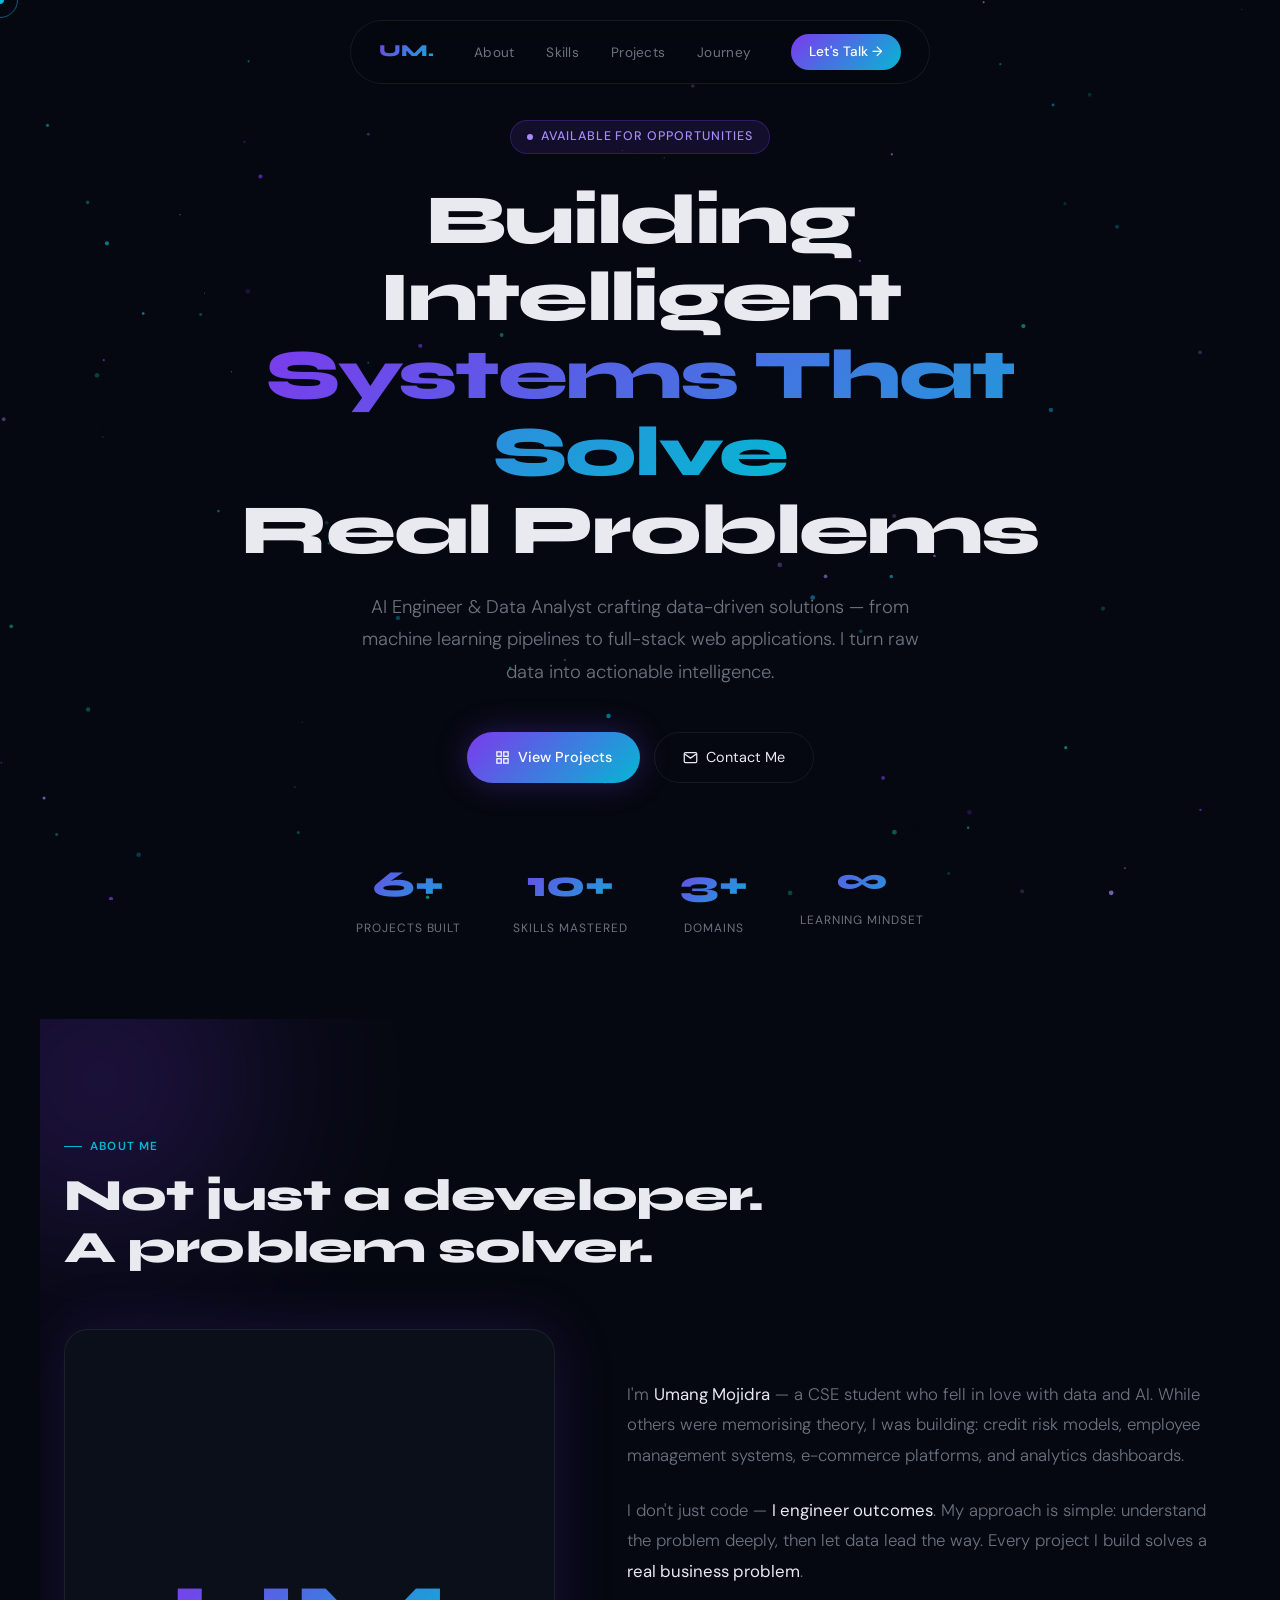
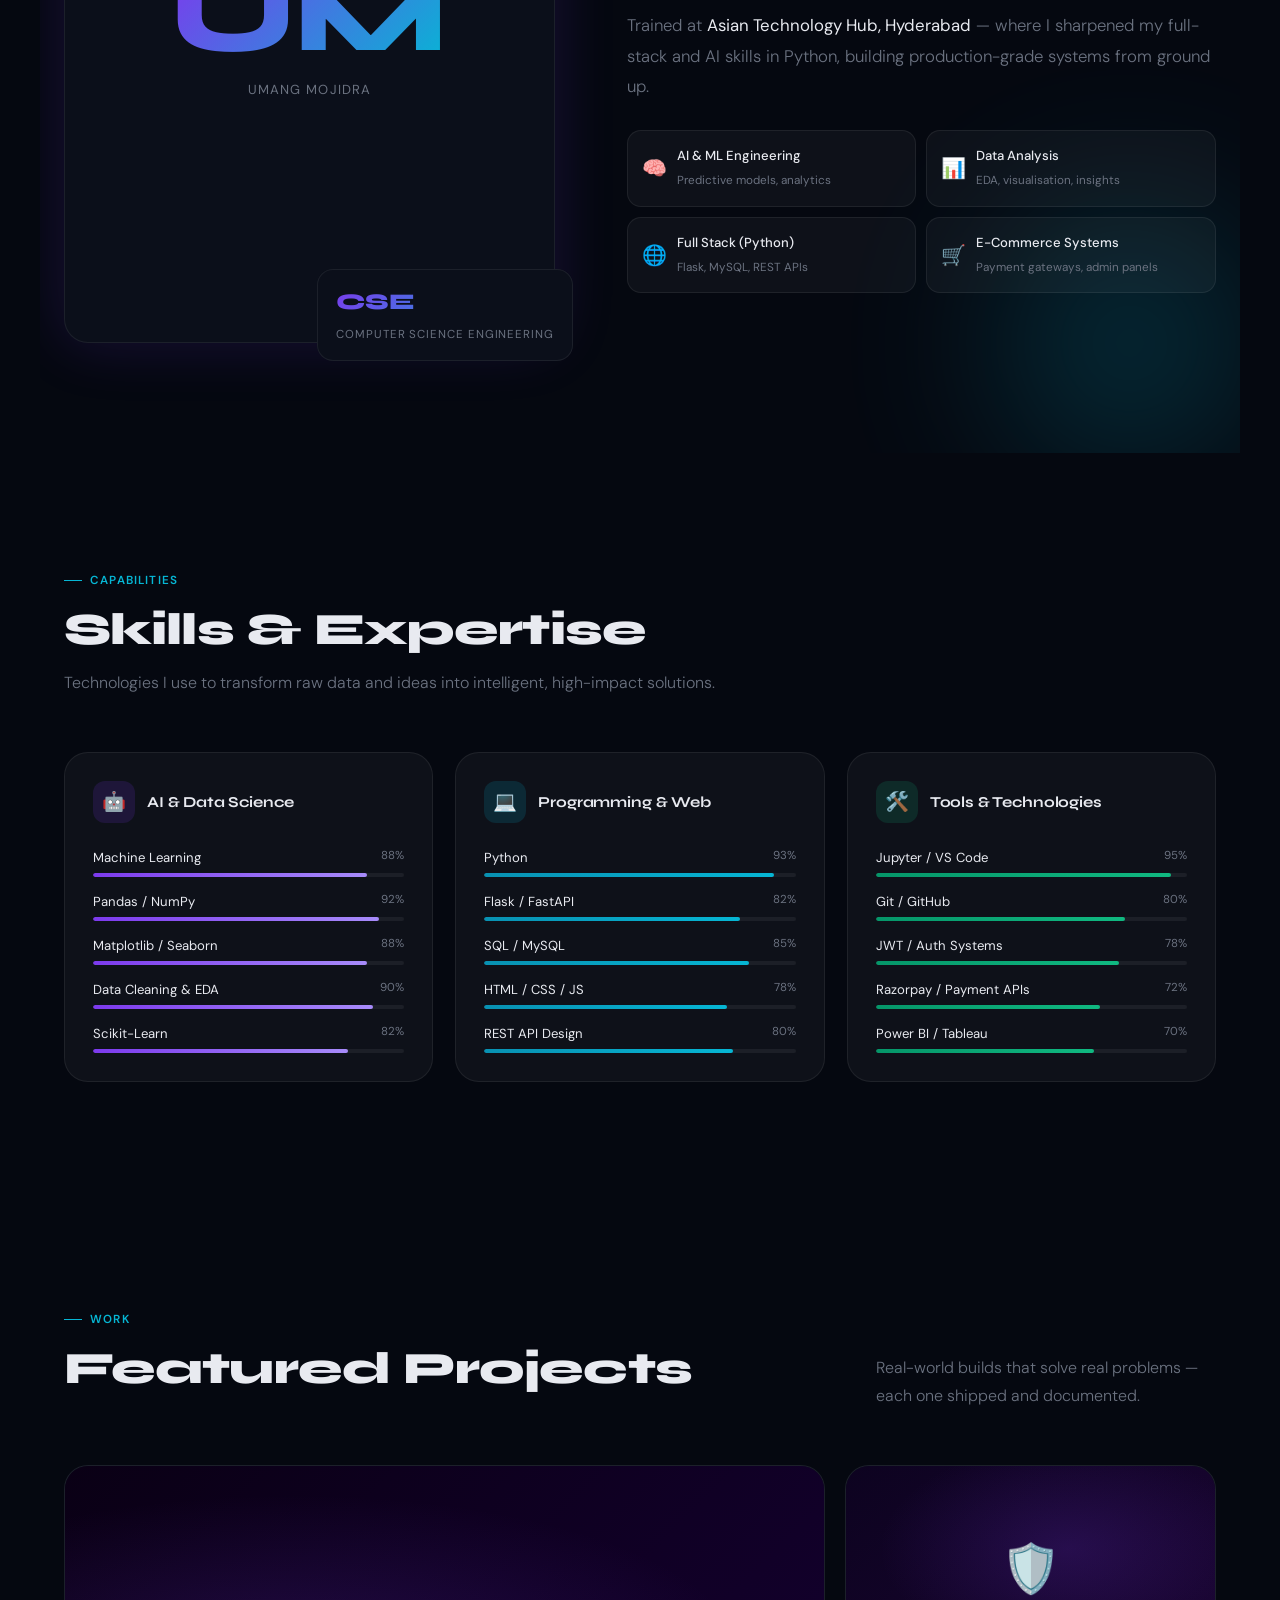
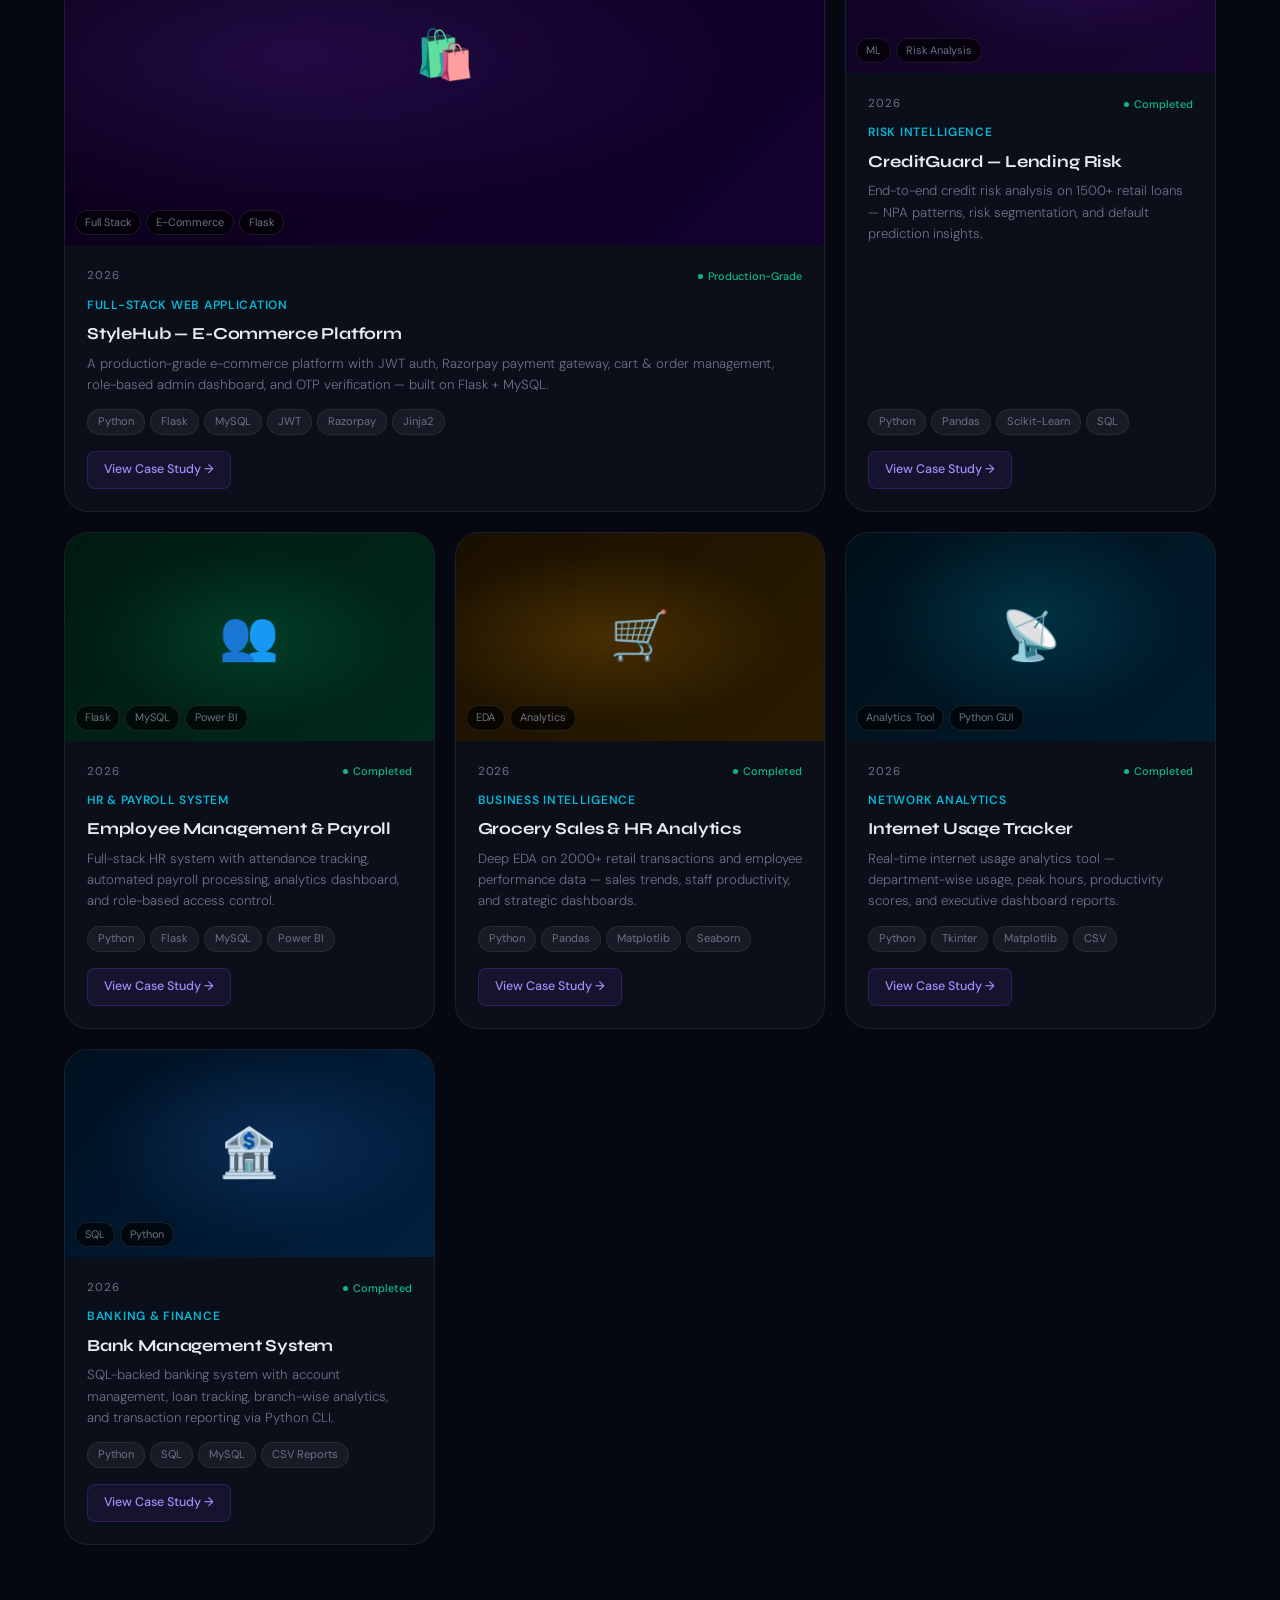
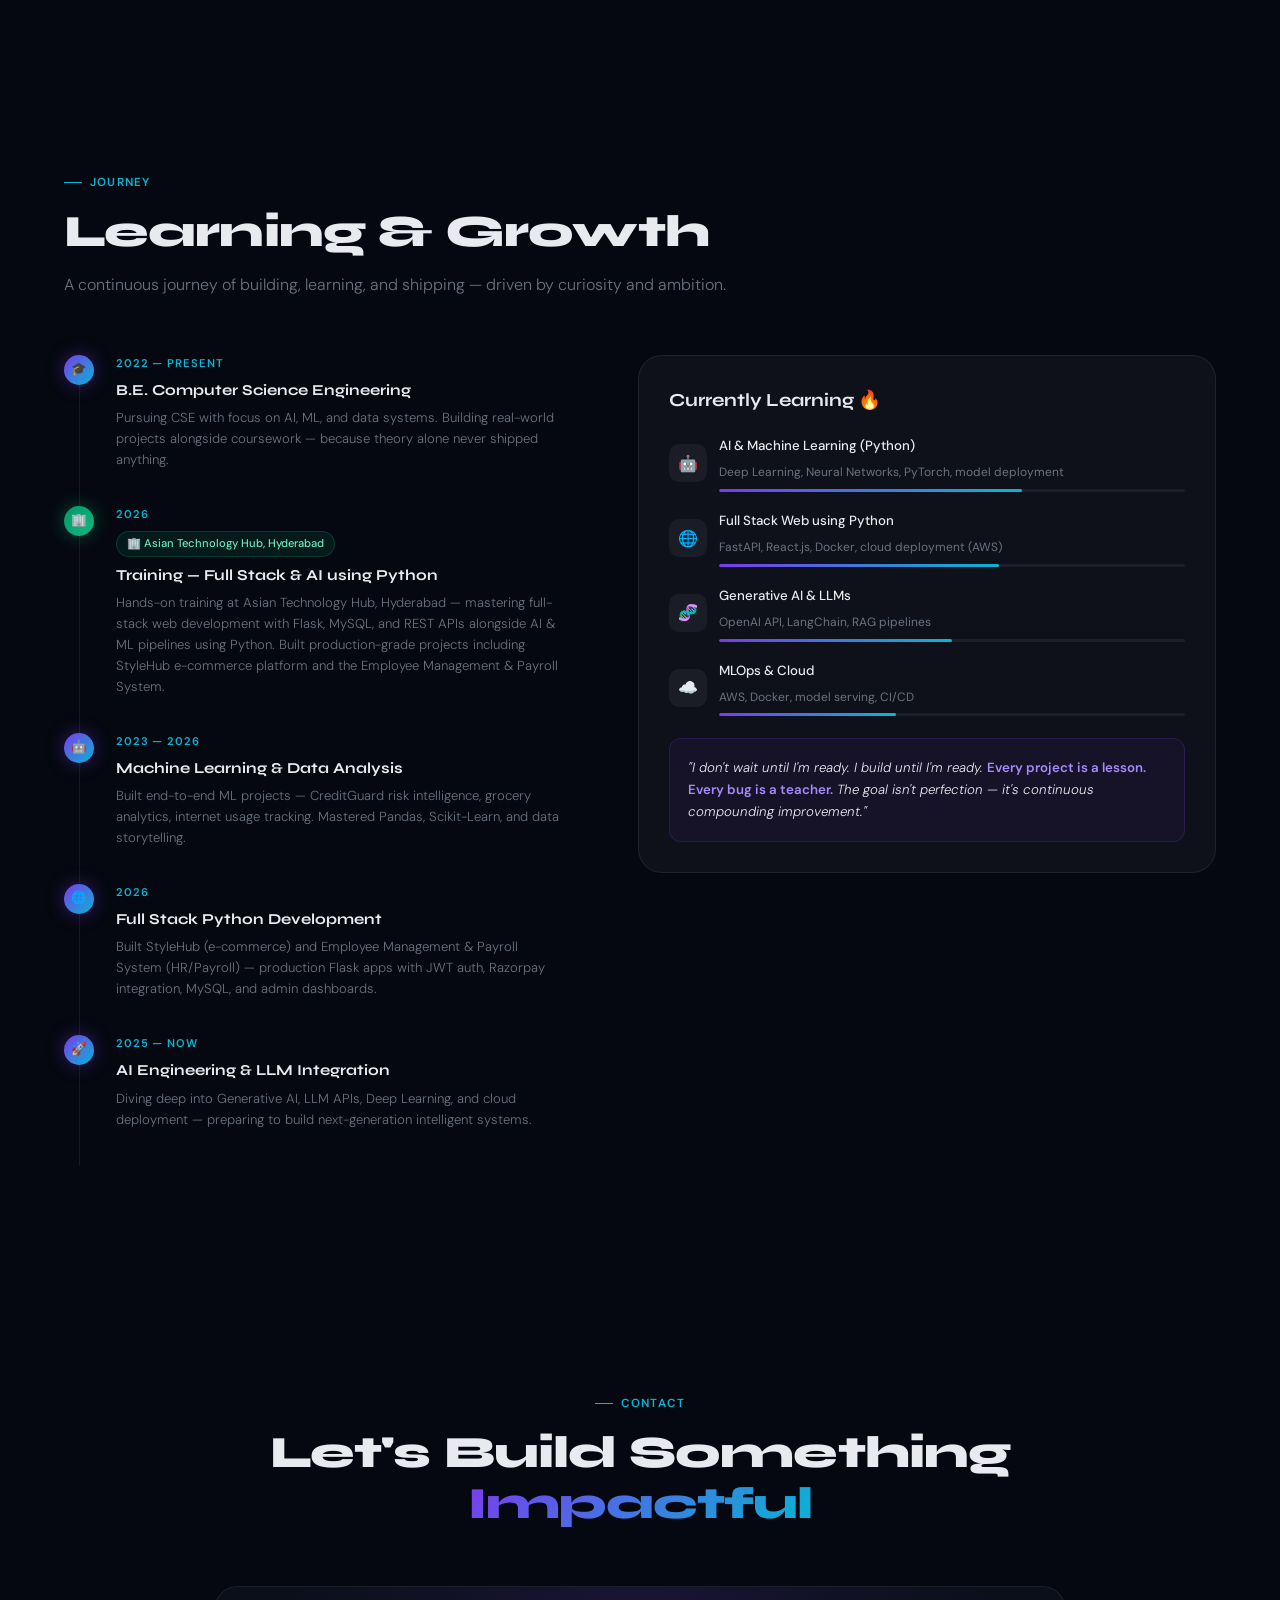
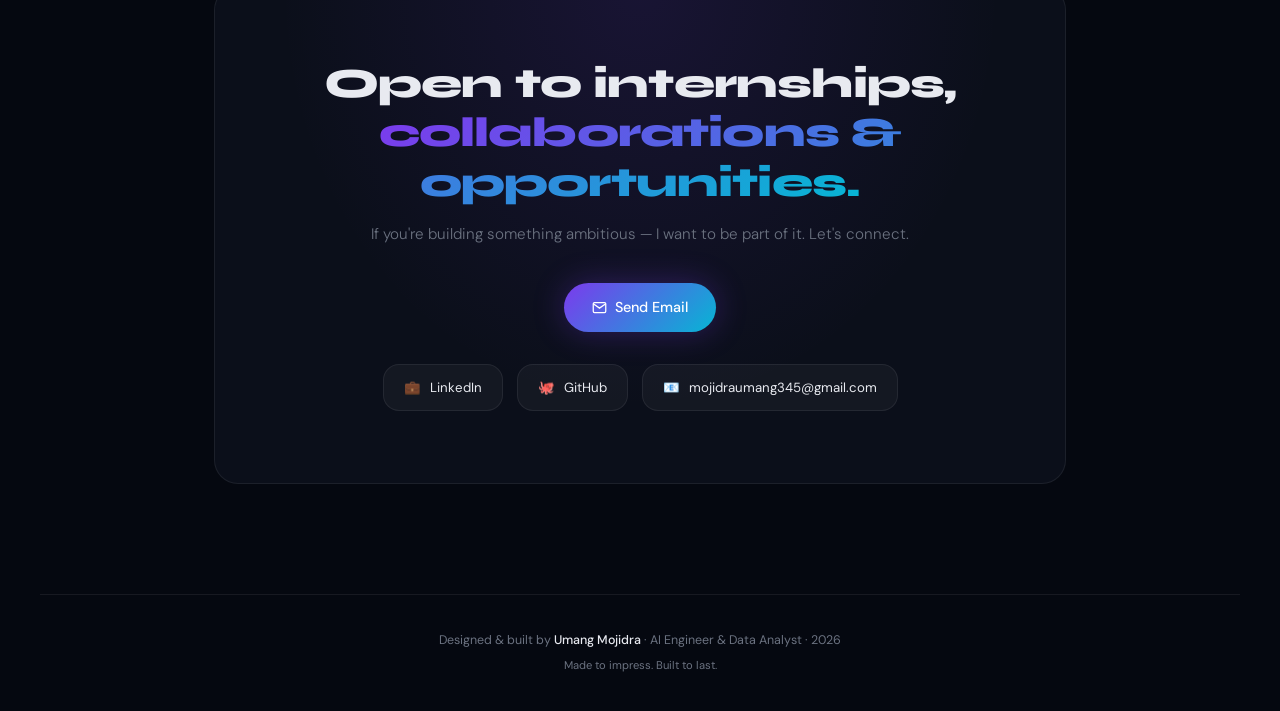
==== index.html @ 3b8b5e2e "adding all the pages" ====
<!DOCTYPE html>
<html lang="en">
<head>
<meta charset="UTF-8">
<meta name="viewport" content="width=device-width, initial-scale=1.0">
<title>Umang Mojidra — AI Engineer & Data Analyst</title>
<link rel="preconnect" href="https://fonts.googleapis.com">
<link rel="preconnect" href="https://fonts.gstatic.com" crossorigin>
<link href="https://fonts.googleapis.com/css2?family=Syne:wght@400;600;700;800&family=DM+Sans:ital,opsz,wght@0,9..40,300;0,9..40,400;0,9..40,500;1,9..40,300&display=swap" rel="stylesheet">
<link rel="stylesheet" href="css/shared.css">
<style>
/* ===== HERO ===== */
#hero {
  min-height: 100vh; display: flex; align-items: center; justify-content: center;
  position: relative; overflow: hidden; padding: 120px 24px 80px;
  max-width: 100%; margin: 0;
}
#hero-canvas { position: absolute; inset: 0; z-index: 0; }
.hero-inner { position: relative; z-index: 1; text-align: center; max-width: 900px; }
.hero-badge {
  display: inline-flex; align-items: center; gap: 8px;
  padding: 6px 16px; background: rgba(124,58,237,.12);
  border: 1px solid rgba(124,58,237,.3); border-radius: 100px;
  font-size: .78rem; color: #a78bfa; letter-spacing: .08em;
  text-transform: uppercase; font-weight: 500; margin-bottom: 28px;
  animation: fadeUp .8s ease forwards; opacity: 0;
}
.badge-dot { width:6px;height:6px;background:#a78bfa;border-radius:50%;animation:pulse 2s infinite; }
.hero-title {
  font-family: var(--font-head); font-size: clamp(2.4rem,5.5vw,5rem);
  font-weight: 800; line-height: 1.1; letter-spacing: -.025em; margin-bottom: 22px;
  animation: fadeUp .8s .18s ease forwards; opacity: 0;
}
.hero-title .line2 { background: var(--grad); -webkit-background-clip:text; -webkit-text-fill-color:transparent; background-clip:text; }
.hero-sub {
  font-size: clamp(.95rem,1.8vw,1.15rem); color: var(--muted); line-height: 1.75;
  max-width: 580px; margin: 0 auto 44px; font-weight: 300;
  animation: fadeUp .8s .36s ease forwards; opacity: 0;
}
.hero-btns {
  display: flex; gap: 14px; justify-content: center; flex-wrap: wrap;
  animation: fadeUp .8s .52s ease forwards; opacity: 0;
}
.hero-stats {
  display: flex; justify-content: center; gap: 52px; margin-top: 72px; flex-wrap: wrap;
  animation: fadeUp .8s .7s ease forwards; opacity: 0;
}
.stat-item { text-align: center; }
.stat-num {
  font-family: var(--font-head); font-size: 2.3rem; font-weight: 800;
  background: var(--grad); -webkit-background-clip:text; -webkit-text-fill-color:transparent; background-clip:text; display:block;
}
.stat-label { font-size: .75rem; color: var(--muted); text-transform: uppercase; letter-spacing: .08em; margin-top: 3px; }
.scroll-hint {
  position: absolute; bottom: 36px; left: 50%; transform: translateX(-50%);
  display: flex; flex-direction: column; align-items: center; gap: 7px;
  color: var(--muted); font-size: .72rem; letter-spacing: .1em; text-transform: uppercase;
  animation: fadeUp 1s 1.1s ease forwards; opacity: 0;
}
.scroll-line { width:1px;height:36px;background:linear-gradient(to bottom,var(--accent2),transparent);animation:scrollLine 2s infinite; }

/* ===== SECTIONS ===== */
.page-section { padding: 110px 24px; max-width: 1200px; margin: 0 auto; }
.page-section.narrow { max-width: 900px; }

/* ===== ABOUT ===== */
.about-grid { display:grid;grid-template-columns:1fr 1.2fr;gap:72px;align-items:center;margin-top:56px; }
.about-img-wrap {
  aspect-ratio:4/5; border-radius:var(--radius-lg); overflow:hidden;
  background:var(--surface); border:1px solid var(--border); position:relative;
  display:flex; align-items:center; justify-content:center;
  box-shadow:0 0 60px rgba(124,58,237,.18);
}
.about-initials {
  font-family:var(--font-head); font-size:6rem; font-weight:800;
  background:var(--grad); -webkit-background-clip:text; -webkit-text-fill-color:transparent; background-clip:text;
  line-height:1;
}
.about-float {
  position:absolute; bottom:-18px; right:-18px; background:var(--surface);
  border:1px solid var(--border); border-radius:var(--radius); padding:14px 18px; backdrop-filter:blur(12px);
}
.about-float strong {
  font-family:var(--font-head); font-size:1.4rem; font-weight:800;
  background:var(--grad); -webkit-background-clip:text; -webkit-text-fill-color:transparent; background-clip:text; display:block;
}
.about-float span { font-size:.72rem; color:var(--muted); text-transform:uppercase; letter-spacing:.08em; }
.story-text { font-size:1.05rem; line-height:1.82; color:var(--muted); margin-bottom:24px; font-weight:300; }
.story-text em { font-style:normal; color:var(--text); font-weight:400; }
.highlight-grid { display:grid;grid-template-columns:1fr 1fr;gap:10px;margin-top:28px; }
.highlight-item {
  padding:14px; background:var(--glass); border:1px solid var(--border); border-radius:14px;
  display:flex; align-items:center; gap:10px; transition:border-color .2s,background .2s;
}
.highlight-item:hover { border-color:rgba(124,58,237,.3); background:rgba(124,58,237,.05); }
.hi-icon { font-size:1.25rem; flex-shrink:0; }
.hi-text strong { display:block; font-size:.82rem; font-weight:500; }
.hi-text span { font-size:.73rem; color:var(--muted); }

/* ===== SKILLS ===== */
.skills-grid { display:grid; grid-template-columns:repeat(3,1fr); gap:22px; margin-top:56px; }
.skill-category {
  background:var(--glass); border:1px solid var(--border); border-radius:var(--radius-lg);
  padding:28px; transition:transform .3s,border-color .3s;
}
.skill-category:hover { transform:translateY(-4px); border-color:rgba(124,58,237,.3); }
.cat-header { display:flex; align-items:center; gap:12px; margin-bottom:24px; }
.cat-icon {
  width:42px; height:42px; border-radius:12px; display:flex;
  align-items:center; justify-content:center; font-size:1.2rem; flex-shrink:0;
}
.cat-icon.purple { background:rgba(124,58,237,.15); }
.cat-icon.cyan   { background:rgba(6,182,212,.15); }
.cat-icon.green  { background:rgba(16,185,129,.15); }
.cat-label { font-family:var(--font-head); font-size:.95rem; font-weight:700; letter-spacing:-.01em; }
.skill-list { list-style:none; display:flex; flex-direction:column; gap:14px; }
.skill-name { display:flex; justify-content:space-between; font-size:.82rem; margin-bottom:5px; color:var(--text); }
.skill-pct { color:var(--muted); font-size:.72rem; }
.skill-bar-bg { height:4px; background:rgba(255,255,255,.06); border-radius:99px; overflow:hidden; }
.skill-bar-fill { height:100%; border-radius:99px; width:0%; transition:width 1.2s cubic-bezier(.16,1,.3,1); }
.skill-bar-fill.purple { background:linear-gradient(90deg,#7c3aed,#a78bfa); }
.skill-bar-fill.cyan   { background:linear-gradient(90deg,#0891b2,#06b6d4); }
.skill-bar-fill.green  { background:linear-gradient(90deg,#059669,#10b981); }

/* ===== PROJECTS GRID ===== */
.projects-grid { display:grid; grid-template-columns:repeat(3,1fr); gap:20px; margin-top:56px; }
.proj-card {
  background:var(--surface); border:1px solid var(--border); border-radius:var(--radius-lg);
  overflow:hidden; display:flex; flex-direction:column;
  transition:transform .3s,border-color .3s,box-shadow .3s;
  text-decoration:none; color:inherit;
}
.proj-card:hover { transform:translateY(-6px); border-color:rgba(124,58,237,.4); box-shadow:0 20px 52px rgba(124,58,237,.15); }
.proj-card.featured { grid-column:span 2; }
.proj-visual {
  aspect-ratio:16/9; display:flex; align-items:center; justify-content:center;
  font-size:3rem; position:relative; overflow:hidden;
}
.proj-card.featured .proj-visual { aspect-ratio:2/1; }
.proj-vis-bg { position:absolute;inset:0;opacity:.18; }
.proj-emoji { z-index:1; }
.proj-tags { position:absolute; bottom:10px; left:10px; display:flex; gap:5px; z-index:2; }
.proj-tag {
  padding:3px 9px; background:rgba(0,0,0,.65); border:1px solid rgba(255,255,255,.1);
  border-radius:100px; font-size:.68rem; color:var(--muted); backdrop-filter:blur(6px);
}
.proj-body { padding:22px; display:flex; flex-direction:column; flex:1; }
.proj-meta { display:flex; justify-content:space-between; align-items:center; margin-bottom:10px; }
.proj-year { font-size:.72rem; color:var(--muted); letter-spacing:.08em; }
.proj-status { display:flex; align-items:center; gap:5px; font-size:.68rem; color:#10b981; font-weight:500; }
.proj-status-dot { width:5px;height:5px;background:#10b981;border-radius:50%;animation:pulse 2s infinite; }
.proj-subtitle { font-size:.75rem; color:var(--accent2); font-weight:600; margin-bottom:8px; text-transform:uppercase; letter-spacing:.06em; }
.proj-title { font-family:var(--font-head); font-size:1.05rem; font-weight:700; letter-spacing:-.01em; margin-bottom:8px; line-height:1.3; }
.proj-desc { font-size:.83rem; color:var(--muted); line-height:1.6; flex:1; font-weight:300; }
.proj-stack { display:flex; flex-wrap:wrap; gap:5px; margin-top:14px; }
.stack-pill {
  padding:3px 10px; background:rgba(255,255,255,.05); border:1px solid var(--border);
  border-radius:100px; font-size:.7rem; color:var(--muted);
}
.proj-cta {
  display:inline-flex; align-items:center; gap:6px; margin-top:16px;
  padding:8px 16px; background:rgba(124,58,237,.1); border:1px solid rgba(124,58,237,.25);
  border-radius:8px; font-size:.78rem; color:#a78bfa; font-weight:500;
  text-decoration:none; transition:background .2s; align-self:flex-start;
}
.proj-cta:hover { background:rgba(124,58,237,.2); }

/* ===== EXPERIENCE / TIMELINE ===== */
.exp-grid { display:grid; grid-template-columns:1fr 1.15fr; gap:72px; align-items:start; margin-top:56px; }
.timeline { position:relative; }
.timeline::before {
  content:''; position:absolute; left:15px; top:24px; bottom:0;
  width:1px; background:var(--border);
}
.tl-item { display:flex; gap:22px; margin-bottom:36px; position:relative; }
.tl-dot {
  width:30px; height:30px; border-radius:50%; background:var(--grad);
  display:flex; align-items:center; justify-content:center; font-size:.78rem;
  flex-shrink:0; z-index:1; box-shadow:0 0 18px rgba(124,58,237,.4);
}
.tl-dot.green-dot { background:linear-gradient(135deg,#059669,#10b981); box-shadow:0 0 18px rgba(16,185,129,.4); }
.tl-content {}
.tl-date { font-size:.7rem; color:var(--accent2); font-weight:600; text-transform:uppercase; letter-spacing:.08em; margin-bottom:5px; }
.tl-org {
  display:inline-flex; align-items:center; gap:6px; padding:3px 10px;
  background:rgba(16,185,129,.1); border:1px solid rgba(16,185,129,.2);
  border-radius:100px; font-size:.7rem; color:#6ee7b7; font-weight:500;
  margin-bottom:6px;
}
.tl-title { font-family:var(--font-head); font-size:.95rem; font-weight:700; margin-bottom:5px; }
.tl-desc { font-size:.82rem; color:var(--muted); line-height:1.6; font-weight:300; }

/* ===== LEARNING PANEL ===== */
.learning-panel {
  background:var(--glass); border:1px solid var(--border); border-radius:var(--radius-lg); padding:30px;
}
.learning-panel h3 { font-family:var(--font-head); font-size:1.15rem; font-weight:700; margin-bottom:20px; }
.learn-row { display:flex; align-items:center; gap:12px; margin-bottom:18px; }
.learn-icon { width:38px;height:38px;border-radius:10px;background:rgba(255,255,255,.05);display:flex;align-items:center;justify-content:center;font-size:1rem;flex-shrink:0; }
.learn-text { flex:1; }
.learn-text strong { display:block; font-size:.83rem; font-weight:500; margin-bottom:2px; }
.learn-text span { font-size:.75rem; color:var(--muted); }
.progress-mini { margin-top:5px;height:3px;background:rgba(255,255,255,.06);border-radius:99px;overflow:hidden; }
.progress-mini-fill { height:100%;border-radius:99px;background:var(--grad);width:0%;transition:width 1.3s cubic-bezier(.16,1,.3,1); }
.mindset-quote {
  margin-top:22px; padding:18px; background:rgba(124,58,237,.07);
  border:1px solid rgba(124,58,237,.2); border-radius:12px;
  font-size:.83rem; line-height:1.65; color:var(--text); font-style:italic; font-weight:300;
}
.mindset-quote strong { font-style:normal; color:#a78bfa; font-weight:600; }

/* ===== CONTACT ===== */
.contact-box {
  background:var(--surface); border:1px solid var(--border); border-radius:var(--radius-lg);
  padding:72px 56px; text-align:center; position:relative; overflow:hidden; margin-top:56px;
}
.contact-box::before {
  content:''; position:absolute; inset:0;
  background:radial-gradient(ellipse at 50% 0%,rgba(124,58,237,.12),transparent 60%);
}
.contact-box > * { position:relative; z-index:1; }
.cta-headline {
  font-family:var(--font-head); font-size:clamp(1.7rem,3.5vw,2.6rem);
  font-weight:800; letter-spacing:-.02em; line-height:1.2; margin-bottom:14px;
}
.cta-sub { color:var(--muted); font-size:.95rem; margin-bottom:36px; font-weight:300; }
.contact-links { display:flex; justify-content:center; gap:14px; flex-wrap:wrap; margin-top:32px; }
.contact-link {
  display:flex; align-items:center; gap:9px; padding:12px 20px;
  background:var(--glass); border:1px solid var(--border); border-radius:var(--radius);
  text-decoration:none; color:var(--text); font-size:.83rem; transition:all .2s;
}
.contact-link:hover { border-color:rgba(6,182,212,.4); background:rgba(6,182,212,.06); transform:translateY(-2px); }

/* ===== ORBS ===== */
.orb { position:absolute;border-radius:50%;filter:blur(80px);pointer-events:none;opacity:.3;z-index:0; }
.orb-1 { width:480px;height:480px;background:radial-gradient(circle,#7c3aed 0%,transparent 70%);top:-180px;left:-180px; }
.orb-2 { width:380px;height:380px;background:radial-gradient(circle,#06b6d4 0%,transparent 70%);bottom:-80px;right:-80px; }

/* ===== RESPONSIVE ===== */
@media(max-width:900px){
  .about-grid { grid-template-columns:1fr; gap:40px; }
  .skills-grid { grid-template-columns:1fr; }
  .projects-grid { grid-template-columns:1fr; }
  .proj-card.featured { grid-column:span 1; }
  .exp-grid { grid-template-columns:1fr; }
  .contact-box { padding:44px 24px; }
  .hero-stats { gap:28px; }
}
</style>
</head>
<body>
<div id="cursor-dot"></div>
<div id="cursor-ring"></div>
<div id="scroll-bar"></div>

<!-- NAV -->
<nav id="navbar">
  <a href="index.html" class="nav-logo">UM.</a>
  <ul class="nav-links">
    <li><a href="#about">About</a></li>
    <li><a href="#skills">Skills</a></li>
    <li><a href="#projects">Projects</a></li>
    <li><a href="#experience">Journey</a></li>
  </ul>
  <a href="#contact" class="nav-cta">Let's Talk →</a>
</nav>

<!-- HERO -->
<section id="hero">
  <canvas id="hero-canvas"></canvas>
  <div class="hero-inner">
    <div class="hero-badge"><span class="badge-dot"></span>Available for Opportunities</div>
    <h1 class="hero-title">
      Building Intelligent<br>
      <span class="line2">Systems That Solve</span><br>
      Real Problems
    </h1>
    <p class="hero-sub">AI Engineer & Data Analyst crafting data-driven solutions — from machine learning pipelines to full-stack web applications. I turn raw data into actionable intelligence.</p>
    <div class="hero-btns">
      <a href="#projects" class="btn-primary">
        <svg width="15" height="15" viewBox="0 0 24 24" fill="none" stroke="currentColor" stroke-width="2"><rect x="3" y="3" width="7" height="7"/><rect x="14" y="3" width="7" height="7"/><rect x="3" y="14" width="7" height="7"/><rect x="14" y="14" width="7" height="7"/></svg>
        View Projects
      </a>
      <a href="#contact" class="btn-outline">
        <svg width="15" height="15" viewBox="0 0 24 24" fill="none" stroke="currentColor" stroke-width="2"><path d="M4 4h16c1.1 0 2 .9 2 2v12c0 1.1-.9 2-2 2H4c-1.1 0-2-.9-2-2V6c0-1.1.9-2 2-2z"/><polyline points="22,6 12,13 2,6"/></svg>
        Contact Me
      </a>
    </div>
    <div class="hero-stats">
      <div class="stat-item"><span class="stat-num counter" data-target="6">0</span><span class="stat-label">Projects Built</span></div>
      <div class="stat-item"><span class="stat-num counter" data-target="10">0</span><span class="stat-label">Skills Mastered</span></div>
      <div class="stat-item"><span class="stat-num counter" data-target="3">0</span><span class="stat-label">Domains</span></div>
      <div class="stat-item"><span class="stat-num" style="font-size:2rem">∞</span><span class="stat-label">Learning Mindset</span></div>
    </div>
  </div>
  <!-- <div class="scroll-hint"><span>Scroll</span><div class="scroll-line"></div></div> -->
</section>

<!-- ABOUT -->
<section id="about" class="page-section" style="position:relative;overflow:hidden;">
  <div class="orb orb-1" aria-hidden="true"></div>
  <div class="orb orb-2" aria-hidden="true"></div>
  <div style="position:relative;z-index:1;">
    <div class="section-tag">About Me</div>
    <h2 class="section-title">Not just a developer.<br>A problem solver.</h2>
    <div class="about-grid reveal">
      <div style="position:relative;">
        <div class="about-img-wrap">
          <div style="display:flex;flex-direction:column;align-items:center;gap:12px;">
            <span class="about-initials">UM</span>
            <span style="font-size:.82rem;color:var(--muted);font-family:var(--font-body);letter-spacing:.08em;">UMANG MOJIDRA</span>
          </div>
        </div>
        <div class="about-float">
          <strong>CSE</strong><span>Computer Science Engineering</span>
        </div>
      </div>
      <div>
        <p class="story-text">I'm <em>Umang Mojidra</em> — a CSE student who fell in love with data and AI. While others were memorising theory, I was building: credit risk models, employee management systems, e-commerce platforms, and analytics dashboards.</p>
        <p class="story-text">I don't just code — <em>I engineer outcomes</em>. My approach is simple: understand the problem deeply, then let data lead the way. Every project I build solves a <em>real business problem</em>.</p>
        <p class="story-text">Trained at <em>Asian Technology Hub, Hyderabad</em> — where I sharpened my full-stack and AI skills in Python, building production-grade systems from ground up.</p>
        <div class="highlight-grid">
          <div class="highlight-item"><span class="hi-icon">🧠</span><div class="hi-text"><strong>AI & ML Engineering</strong><span>Predictive models, analytics</span></div></div>
          <div class="highlight-item"><span class="hi-icon">📊</span><div class="hi-text"><strong>Data Analysis</strong><span>EDA, visualisation, insights</span></div></div>
          <div class="highlight-item"><span class="hi-icon">🌐</span><div class="hi-text"><strong>Full Stack (Python)</strong><span>Flask, MySQL, REST APIs</span></div></div>
          <div class="highlight-item"><span class="hi-icon">🛒</span><div class="hi-text"><strong>E-Commerce Systems</strong><span>Payment gateways, admin panels</span></div></div>
        </div>
      </div>
    </div>
  </div>
</section>

<!-- SKILLS -->
<section id="skills" class="page-section">
  <div class="section-tag">Capabilities</div>
  <h2 class="section-title">Skills & Expertise</h2>
  <p class="section-desc">Technologies I use to transform raw data and ideas into intelligent, high-impact solutions.</p>
  <div class="skills-grid">
    <div class="skill-category reveal">
      <div class="cat-header"><div class="cat-icon purple">🤖</div><span class="cat-label">AI & Data Science</span></div>
      <ul class="skill-list">
        <li class="skill-item"><div class="skill-name"><span>Machine Learning</span><span class="skill-pct">88%</span></div><div class="skill-bar-bg"><div class="skill-bar-fill purple" data-pct="88"></div></div></li>
        <li class="skill-item"><div class="skill-name"><span>Pandas / NumPy</span><span class="skill-pct">92%</span></div><div class="skill-bar-bg"><div class="skill-bar-fill purple" data-pct="92"></div></div></li>
        <li class="skill-item"><div class="skill-name"><span>Matplotlib / Seaborn</span><span class="skill-pct">88%</span></div><div class="skill-bar-bg"><div class="skill-bar-fill purple" data-pct="88"></div></div></li>
        <li class="skill-item"><div class="skill-name"><span>Data Cleaning & EDA</span><span class="skill-pct">90%</span></div><div class="skill-bar-bg"><div class="skill-bar-fill purple" data-pct="90"></div></div></li>
        <li class="skill-item"><div class="skill-name"><span>Scikit-Learn</span><span class="skill-pct">82%</span></div><div class="skill-bar-bg"><div class="skill-bar-fill purple" data-pct="82"></div></div></li>
      </ul>
    </div>
    <div class="skill-category reveal reveal-delay-1">
      <div class="cat-header"><div class="cat-icon cyan">💻</div><span class="cat-label">Programming & Web</span></div>
      <ul class="skill-list">
        <li class="skill-item"><div class="skill-name"><span>Python</span><span class="skill-pct">93%</span></div><div class="skill-bar-bg"><div class="skill-bar-fill cyan" data-pct="93"></div></div></li>
        <li class="skill-item"><div class="skill-name"><span>Flask / FastAPI</span><span class="skill-pct">82%</span></div><div class="skill-bar-bg"><div class="skill-bar-fill cyan" data-pct="82"></div></div></li>
        <li class="skill-item"><div class="skill-name"><span>SQL / MySQL</span><span class="skill-pct">85%</span></div><div class="skill-bar-bg"><div class="skill-bar-fill cyan" data-pct="85"></div></div></li>
        <li class="skill-item"><div class="skill-name"><span>HTML / CSS / JS</span><span class="skill-pct">78%</span></div><div class="skill-bar-bg"><div class="skill-bar-fill cyan" data-pct="78"></div></div></li>
        <li class="skill-item"><div class="skill-name"><span>REST API Design</span><span class="skill-pct">80%</span></div><div class="skill-bar-bg"><div class="skill-bar-fill cyan" data-pct="80"></div></div></li>
      </ul>
    </div>
    <div class="skill-category reveal reveal-delay-2">
      <div class="cat-header"><div class="cat-icon green">🛠️</div><span class="cat-label">Tools & Technologies</span></div>
      <ul class="skill-list">
        <li class="skill-item"><div class="skill-name"><span>Jupyter / VS Code</span><span class="skill-pct">95%</span></div><div class="skill-bar-bg"><div class="skill-bar-fill green" data-pct="95"></div></div></li>
        <li class="skill-item"><div class="skill-name"><span>Git / GitHub</span><span class="skill-pct">80%</span></div><div class="skill-bar-bg"><div class="skill-bar-fill green" data-pct="80"></div></div></li>
        <li class="skill-item"><div class="skill-name"><span>JWT / Auth Systems</span><span class="skill-pct">78%</span></div><div class="skill-bar-bg"><div class="skill-bar-fill green" data-pct="78"></div></div></li>
        <li class="skill-item"><div class="skill-name"><span>Razorpay / Payment APIs</span><span class="skill-pct">72%</span></div><div class="skill-bar-bg"><div class="skill-bar-fill green" data-pct="72"></div></div></li>
        <li class="skill-item"><div class="skill-name"><span>Power BI / Tableau</span><span class="skill-pct">70%</span></div><div class="skill-bar-bg"><div class="skill-bar-fill green" data-pct="70"></div></div></li>
      </ul>
    </div>
  </div>
</section>

<!-- PROJECTS -->
<section id="projects" class="page-section">
  <div style="display:flex;justify-content:space-between;align-items:flex-end;flex-wrap:wrap;gap:20px;margin-bottom:0;">
    <div>
      <div class="section-tag">Work</div>
      <h2 class="section-title">Featured Projects</h2>
    </div>
    <p class="section-desc" style="max-width:340px;">Real-world builds that solve real problems — each one shipped and documented.</p>
  </div>
  <div class="projects-grid">

    <!-- StyleHub - FEATURED -->
    <a href="projects/stylehub.html" class="proj-card featured reveal">
      <div class="proj-visual" style="background:linear-gradient(135deg,#0a0015,#140030);">
        <div class="proj-vis-bg" style="background:radial-gradient(ellipse at 30% 50%,#7c3aed,transparent 60%)"></div>
        <span class="proj-emoji">🛍️</span>
        <div class="proj-tags"><span class="proj-tag">Full Stack</span><span class="proj-tag">E-Commerce</span><span class="proj-tag">Flask</span></div>
      </div>
      <div class="proj-body">
        <div class="proj-meta"><span class="proj-year">2026</span><span class="proj-status"><span class="proj-status-dot"></span>Production-Grade</span></div>
        <div class="proj-subtitle">Full-Stack Web Application</div>
        <h3 class="proj-title">StyleHub — E-Commerce Platform</h3>
        <p class="proj-desc">A production-grade e-commerce platform with JWT auth, Razorpay payment gateway, cart & order management, role-based admin dashboard, and OTP verification — built on Flask + MySQL.</p>
        <div class="proj-stack"><span class="stack-pill">Python</span><span class="stack-pill">Flask</span><span class="stack-pill">MySQL</span><span class="stack-pill">JWT</span><span class="stack-pill">Razorpay</span><span class="stack-pill">Jinja2</span></div>
        <span class="proj-cta">View Case Study →</span>
      </div>
    </a>

    <!-- CreditGuard -->
    <a href="projects/creditguard.html" class="proj-card reveal reveal-delay-1">
      <div class="proj-visual" style="background:linear-gradient(135deg,#0d0320,#1a0533);">
        <div class="proj-vis-bg" style="background:radial-gradient(ellipse at 60% 40%,#7c3aed,transparent 60%)"></div>
        <span class="proj-emoji">🛡️</span>
        <div class="proj-tags"><span class="proj-tag">ML</span><span class="proj-tag">Risk Analysis</span></div>
      </div>
      <div class="proj-body">
        <div class="proj-meta"><span class="proj-year">2026</span><span class="proj-status"><span class="proj-status-dot"></span>Completed</span></div>
        <div class="proj-subtitle">Risk Intelligence</div>
        <h3 class="proj-title">CreditGuard — Lending Risk</h3>
        <p class="proj-desc">End-to-end credit risk analysis on 1500+ retail loans — NPA patterns, risk segmentation, and default prediction insights.</p>
        <div class="proj-stack"><span class="stack-pill">Python</span><span class="stack-pill">Pandas</span><span class="stack-pill">Scikit-Learn</span><span class="stack-pill">SQL</span></div>
        <span class="proj-cta">View Case Study →</span>
      </div>
    </a>

    <!-- Employee Management -->
    <a href="projects/employee.html" class="proj-card reveal reveal-delay-2">
      <div class="proj-visual" style="background:linear-gradient(135deg,#001a10,#002a1a);">
        <div class="proj-vis-bg" style="background:radial-gradient(ellipse at 50% 50%,#10b981,transparent 60%)"></div>
        <span class="proj-emoji">👥</span>
        <div class="proj-tags"><span class="proj-tag">Flask</span><span class="proj-tag">MySQL</span><span class="proj-tag">Power BI</span></div>
      </div>
      <div class="proj-body">
        <div class="proj-meta"><span class="proj-year">2026</span><span class="proj-status"><span class="proj-status-dot"></span>Completed</span></div>
        <div class="proj-subtitle">HR & Payroll System</div>
        <h3 class="proj-title">Employee Management & Payroll</h3>
        <p class="proj-desc">Full-stack HR system with attendance tracking, automated payroll processing, analytics dashboard, and role-based access control.</p>
        <div class="proj-stack"><span class="stack-pill">Python</span><span class="stack-pill">Flask</span><span class="stack-pill">MySQL</span><span class="stack-pill">Power BI</span></div>
        <span class="proj-cta">View Case Study →</span>
      </div>
    </a>

    <!-- Grocery EDA -->
    <a href="projects/grocery.html" class="proj-card reveal reveal-delay-1">
      <div class="proj-visual" style="background:linear-gradient(135deg,#1a1000,#2a1c00);">
        <div class="proj-vis-bg" style="background:radial-gradient(ellipse at 40% 50%,#f59e0b,transparent 60%)"></div>
        <span class="proj-emoji">🛒</span>
        <div class="proj-tags"><span class="proj-tag">EDA</span><span class="proj-tag">Analytics</span></div>
      </div>
      <div class="proj-body">
        <div class="proj-meta"><span class="proj-year">2026</span><span class="proj-status"><span class="proj-status-dot"></span>Completed</span></div>
        <div class="proj-subtitle">Business Intelligence</div>
        <h3 class="proj-title">Grocery Sales & HR Analytics</h3>
        <p class="proj-desc">Deep EDA on 2000+ retail transactions and employee performance data — sales trends, staff productivity, and strategic dashboards.</p>
        <div class="proj-stack"><span class="stack-pill">Python</span><span class="stack-pill">Pandas</span><span class="stack-pill">Matplotlib</span><span class="stack-pill">Seaborn</span></div>
        <span class="proj-cta">View Case Study →</span>
      </div>
    </a>

    <!-- Internet Tracker -->
    <a href="projects/internet.html" class="proj-card reveal reveal-delay-2">
      <div class="proj-visual" style="background:linear-gradient(135deg,#00101a,#001c2e);">
        <div class="proj-vis-bg" style="background:radial-gradient(ellipse at 50% 40%,#06b6d4,transparent 60%)"></div>
        <span class="proj-emoji">📡</span>
        <div class="proj-tags"><span class="proj-tag">Analytics Tool</span><span class="proj-tag">Python GUI</span></div>
      </div>
      <div class="proj-body">
        <div class="proj-meta"><span class="proj-year">2026</span><span class="proj-status"><span class="proj-status-dot"></span>Completed</span></div>
        <div class="proj-subtitle">Network Analytics</div>
        <h3 class="proj-title">Internet Usage Tracker</h3>
        <p class="proj-desc">Real-time internet usage analytics tool — department-wise usage, peak hours, productivity scores, and executive dashboard reports.</p>
        <div class="proj-stack"><span class="stack-pill">Python</span><span class="stack-pill">Tkinter</span><span class="stack-pill">Matplotlib</span><span class="stack-pill">CSV</span></div>
        <span class="proj-cta">View Case Study →</span>
      </div>
    </a>

    <!-- BMS -->
    <a href="projects/bms.html" class="proj-card reveal reveal-delay-3">
      <div class="proj-visual" style="background:linear-gradient(135deg,#001020,#002040);">
        <div class="proj-vis-bg" style="background:radial-gradient(ellipse at 55% 45%,#3b82f6,transparent 60%)"></div>
        <span class="proj-emoji">🏦</span>
        <div class="proj-tags"><span class="proj-tag">SQL</span><span class="proj-tag">Python</span></div>
      </div>
      <div class="proj-body">
        <div class="proj-meta"><span class="proj-year">2026</span><span class="proj-status"><span class="proj-status-dot"></span>Completed</span></div>
        <div class="proj-subtitle">Banking & Finance</div>
        <h3 class="proj-title">Bank Management System</h3>
        <p class="proj-desc">SQL-backed banking system with account management, loan tracking, branch-wise analytics, and transaction reporting via Python CLI.</p>
        <div class="proj-stack"><span class="stack-pill">Python</span><span class="stack-pill">SQL</span><span class="stack-pill">MySQL</span><span class="stack-pill">CSV Reports</span></div>
        <span class="proj-cta">View Case Study →</span>
      </div>
    </a>

  </div>
</section>

<!-- EXPERIENCE -->
<section id="experience" class="page-section">
  <div class="section-tag">Journey</div>
  <h2 class="section-title">Learning & Growth</h2>
  <p class="section-desc">A continuous journey of building, learning, and shipping — driven by curiosity and ambition.</p>
  <div class="exp-grid">
    <div class="timeline reveal">
      <div class="tl-item">
        <div class="tl-dot">🎓</div>
        <div class="tl-content">
          <div class="tl-date">2022 — Present</div>
          <div class="tl-title">B.E. Computer Science Engineering</div>
          <div class="tl-desc">Pursuing CSE with focus on AI, ML, and data systems. Building real-world projects alongside coursework — because theory alone never shipped anything.</div>
        </div>
      </div>
      <div class="tl-item">
        <div class="tl-dot green-dot">🏢</div>
        <div class="tl-content">
          <div class="tl-date">2026</div>
          <div class="tl-org">🏢 Asian Technology Hub, Hyderabad</div>
          <div class="tl-title">Training — Full Stack & AI using Python</div>
          <div class="tl-desc">Hands-on training at Asian Technology Hub, Hyderabad — mastering full-stack web development with Flask, MySQL, and REST APIs alongside AI & ML pipelines using Python. Built production-grade projects including StyleHub e-commerce platform and the Employee Management & Payroll System.</div>
        </div>
      </div>
      <div class="tl-item">
        <div class="tl-dot">🤖</div>
        <div class="tl-content">
          <div class="tl-date">2023 — 2026</div>
          <div class="tl-title">Machine Learning & Data Analysis</div>
          <div class="tl-desc">Built end-to-end ML projects — CreditGuard risk intelligence, grocery analytics, internet usage tracking. Mastered Pandas, Scikit-Learn, and data storytelling.</div>
        </div>
      </div>
      <div class="tl-item">
        <div class="tl-dot">🌐</div>
        <div class="tl-content">
          <div class="tl-date">2026</div>
          <div class="tl-title">Full Stack Python Development</div>
          <div class="tl-desc">Built StyleHub (e-commerce) and Employee Management & Payroll System (HR/Payroll) — production Flask apps with JWT auth, Razorpay integration, MySQL, and admin dashboards.</div>
        </div>
      </div>
      <div class="tl-item">
        <div class="tl-dot">🚀</div>
        <div class="tl-content">
          <div class="tl-date">2025 — Now</div>
          <div class="tl-title">AI Engineering & LLM Integration</div>
          <div class="tl-desc">Diving deep into Generative AI, LLM APIs, Deep Learning, and cloud deployment — preparing to build next-generation intelligent systems.</div>
        </div>
      </div>
    </div>
    <div class="learning-panel reveal reveal-delay-1">
      <h3>Currently Learning 🔥</h3>
      <div class="learn-row">
        <div class="learn-icon">🤖</div>
        <div class="learn-text">
          <strong>AI & Machine Learning (Python)</strong>
          <span>Deep Learning, Neural Networks, PyTorch, model deployment</span>
          <div class="progress-mini"><div class="progress-mini-fill" data-pct="65"></div></div>
        </div>
      </div>
      <div class="learn-row">
        <div class="learn-icon">🌐</div>
        <div class="learn-text">
          <strong>Full Stack Web using Python</strong>
          <span>FastAPI, React.js, Docker, cloud deployment (AWS)</span>
          <div class="progress-mini"><div class="progress-mini-fill" data-pct="60"></div></div>
        </div>
      </div>
      <div class="learn-row">
        <div class="learn-icon">🧬</div>
        <div class="learn-text">
          <strong>Generative AI & LLMs</strong>
          <span>OpenAI API, LangChain, RAG pipelines</span>
          <div class="progress-mini"><div class="progress-mini-fill" data-pct="50"></div></div>
        </div>
      </div>
      <div class="learn-row">
        <div class="learn-icon">☁️</div>
        <div class="learn-text">
          <strong>MLOps & Cloud</strong>
          <span>AWS, Docker, model serving, CI/CD</span>
          <div class="progress-mini"><div class="progress-mini-fill" data-pct="38"></div></div>
        </div>
      </div>
      <div class="mindset-quote">
        "I don't wait until I'm ready. I build until I'm ready. <strong>Every project is a lesson. Every bug is a teacher.</strong> The goal isn't perfection — it's continuous compounding improvement."
      </div>
    </div>
  </div>
</section>

<!-- CONTACT -->
<section id="contact" class="page-section narrow" style="text-align:center;">
  <div class="section-tag" style="justify-content:center;">Contact</div>
  <h2 class="section-title">Let's Build Something <span class="grad-text">Impactful</span></h2>
  <div class="contact-box reveal">
    <h2 class="cta-headline">Open to internships,<br><span class="grad-text">collaborations & opportunities.</span></h2>
    <p class="cta-sub">If you're building something ambitious — I want to be part of it. Let's connect.</p>
    <div style="display:flex;justify-content:center;gap:14px;flex-wrap:wrap;">
      <a href="mailto:umangmojidra@gmail.com" class="btn-primary">
        <svg width="15" height="15" viewBox="0 0 24 24" fill="none" stroke="currentColor" stroke-width="2"><path d="M4 4h16c1.1 0 2 .9 2 2v12c0 1.1-.9 2-2 2H4c-1.1 0-2-.9-2-2V6c0-1.1.9-2 2-2z"/><polyline points="22,6 12,13 2,6"/></svg>
        Send Email
      </a>
    </div>
    <div class="contact-links">
      <a href="https://linkedin.com/in/umangmojidra" target="_blank" class="contact-link"><span>💼</span>LinkedIn</a>
      <a href="https://github.com/Umangmojidra" target="_blank" class="contact-link"><span>🐙</span>GitHub</a>
      <a href="mailto:mojidraumang345@gmail.com" class="contact-link"><span>📧</span>mojidraumang345@gmail.com</a>
    </div>
  </div>
</section>

<footer class="site-footer">
  <p>Designed & built by <strong>Umang Mojidra</strong> · AI Engineer & Data Analyst · 2026</p>
  <p style="margin-top:6px;font-size:.7rem;">Made to impress. Built to last.</p>
</footer>

<script src="js/shared.js"></script>
<script>
/* HERO CANVAS */
(function(){
  const c=document.getElementById('hero-canvas'), ctx=c.getContext('2d');
  let W,H,P=[];
  function resize(){ W=c.width=innerWidth; H=c.height=innerHeight; }
  resize(); addEventListener('resize',resize);
  const COLS=['#7c3aed','#06b6d4','#10b981','#a78bfa'];
  class Dot{
    constructor(){ this.reset(); }
    reset(){ this.x=Math.random()*W; this.y=Math.random()*H; this.vx=(Math.random()-.5)*.4; this.vy=(Math.random()-.5)*.4; this.r=Math.random()*2+.5; this.c=COLS[Math.floor(Math.random()*4)]; this.a=Math.random()*.5+.2; }
    update(){ this.x+=this.vx; this.y+=this.vy; if(this.x<0)this.x=W; if(this.x>W)this.x=0; if(this.y<0)this.y=H; if(this.y>H)this.y=0; }
    draw(){ ctx.beginPath();ctx.arc(this.x,this.y,this.r,0,Math.PI*2);ctx.fillStyle=this.c;ctx.globalAlpha=this.a;ctx.fill();ctx.globalAlpha=1; }
  }
  for(let i=0;i<80;i++) P.push(new Dot());
  function frame(){
    ctx.clearRect(0,0,W,H);
    P.forEach(p=>{ p.update(); p.draw(); });
    for(let i=0;i<P.length;i++) for(let j=i+1;j<P.length;j++){
      const dx=P[i].x-P[j].x,dy=P[i].y-P[j].y,d=Math.sqrt(dx*dx+dy*dy);
      if(d<110){ ctx.beginPath();ctx.moveTo(P[i].x,P[i].y);ctx.lineTo(P[j].x,P[j].y);ctx.strokeStyle=`rgba(124,58,237,${.07*(1-d/110)})`;ctx.lineWidth=.5;ctx.stroke(); }
    }
    requestAnimationFrame(frame);
  }
  frame();
})();
</script>
</body>
</html>
---- css/shared.css ----
/* ============ SHARED VARIABLES & RESET ============ */
*, *::before, *::after { margin: 0; padding: 0; box-sizing: border-box; }

:root {
  --bg:        #050810;
  --surface:   #0b0f1a;
  --surface2:  #0f1525;
  --glass:     rgba(255,255,255,0.04);
  --border:    rgba(255,255,255,0.07);
  --text:      #e8eaf0;
  --muted:     #6b7280;
  --accent1:   #7c3aed;
  --accent2:   #06b6d4;
  --accent3:   #10b981;
  --warn:      #f59e0b;
  --grad:      linear-gradient(135deg, #7c3aed, #06b6d4);
  --grad2:     linear-gradient(135deg, #06b6d4, #10b981);
  --font-head: 'Syne', sans-serif;
  --font-body: 'DM Sans', sans-serif;
  --radius:    16px;
  --radius-lg: 24px;
}

html { scroll-behavior: smooth; }
body {
  font-family: var(--font-body);
  background: var(--bg);
  color: var(--text);
  overflow-x: hidden;
  cursor: none;
  line-height: 1.6;
}

/* ============ CURSOR ============ */
#cursor-dot {
  position: fixed; width: 8px; height: 8px;
  background: var(--accent2); border-radius: 50%;
  pointer-events: none; z-index: 9999;
  transform: translate(-50%,-50%);
}
#cursor-ring {
  position: fixed; width: 36px; height: 36px;
  border: 1.5px solid rgba(6,182,212,0.5); border-radius: 50%;
  pointer-events: none; z-index: 9998;
  transform: translate(-50%,-50%);
  transition: width .15s, height .15s, border-color .15s;
}

/* ============ SCROLL PROGRESS ============ */
#scroll-bar {
  position: fixed; top: 0; left: 0; height: 2px;
  background: var(--grad); z-index: 9997; width: 0%;
}

/* ============ NAVBAR ============ */
nav#navbar {
  position: fixed; top: 20px; left: 50%;
  transform: translateX(-50%); z-index: 100;
  display: flex; align-items: center; gap: 40px;
  padding: 13px 28px;
  background: rgba(5,8,16,0.8);
  border: 1px solid var(--border); border-radius: 100px;
  backdrop-filter: blur(24px);
  transition: background .3s, box-shadow .3s;
  white-space: nowrap;
}
nav#navbar.scrolled {
  background: rgba(5,8,16,0.97);
  box-shadow: 0 8px 40px rgba(0,0,0,.5);
}
.nav-logo {
  font-family: var(--font-head); font-weight: 800; font-size: 1.05rem;
  background: var(--grad); -webkit-background-clip: text;
  -webkit-text-fill-color: transparent; background-clip: text;
  text-decoration: none;
}
.nav-links { display: flex; list-style: none; gap: 32px; }
.nav-links a {
  text-decoration: none; color: var(--muted); font-size: .85rem;
  font-weight: 400; letter-spacing: .02em; transition: color .2s;
}
.nav-links a:hover, .nav-links a.active { color: var(--text); }
.nav-cta {
  padding: 7px 18px;
  background: var(--grad); border-radius: 100px;
  color: #fff !important; font-weight: 500; font-size: .85rem;
  text-decoration: none; transition: opacity .2s, transform .2s;
}
.nav-cta:hover { opacity: .88; transform: scale(1.02); }
.nav-back {
  display: flex; align-items: center; gap: 6px;
  color: var(--muted); font-size: .85rem; text-decoration: none;
  transition: color .2s;
}
.nav-back:hover { color: var(--text); }

/* ============ BUTTONS ============ */
.btn-primary {
  padding: 13px 28px; background: var(--grad); border: none;
  border-radius: 100px; color: #fff; font-family: var(--font-body);
  font-weight: 500; font-size: .9rem; cursor: pointer;
  text-decoration: none; display: inline-flex; align-items: center; gap: 8px;
  transition: transform .2s, box-shadow .2s;
  box-shadow: 0 0 32px rgba(124,58,237,.3);
}
.btn-primary:hover { transform: translateY(-2px); box-shadow: 0 8px 32px rgba(124,58,237,.5); }
.btn-outline {
  padding: 13px 28px; background: transparent;
  border: 1px solid var(--border); border-radius: 100px; color: var(--text);
  font-family: var(--font-body); font-weight: 400; font-size: .9rem;
  cursor: pointer; text-decoration: none; display: inline-flex;
  align-items: center; gap: 8px; transition: border-color .2s, background .2s;
}
.btn-outline:hover { border-color: var(--accent2); background: rgba(6,182,212,.06); }

/* ============ REVEAL ANIMATIONS ============ */
.reveal {
  opacity: 0; transform: translateY(28px);
  transition: opacity .7s ease, transform .7s ease;
}
.reveal.visible { opacity: 1; transform: none; }
.reveal-delay-1 { transition-delay: .1s; }
.reveal-delay-2 { transition-delay: .2s; }
.reveal-delay-3 { transition-delay: .3s; }
.reveal-delay-4 { transition-delay: .4s; }

/* ============ SECTION SHARED ============ */
.section-tag {
  display: inline-flex; align-items: center; gap: 8px;
  font-size: .73rem; text-transform: uppercase; letter-spacing: .1em;
  color: var(--accent2); font-weight: 600; margin-bottom: 14px;
}
.section-tag::before {
  content: ''; display: block; width: 18px; height: 1px; background: var(--accent2);
}
.section-title {
  font-family: var(--font-head); font-size: clamp(1.9rem,3.5vw,2.8rem);
  font-weight: 800; letter-spacing: -.02em; line-height: 1.15; margin-bottom: 14px;
}
.section-desc {
  color: var(--muted); font-size: 1rem; line-height: 1.7; font-weight: 300;
}
.grad-text {
  background: var(--grad); -webkit-background-clip: text;
  -webkit-text-fill-color: transparent; background-clip: text;
}

/* ============ FOOTER ============ */
.site-footer {
  border-top: 1px solid var(--border); padding: 36px 24px;
  text-align: center; font-size: .78rem; color: var(--muted);
  max-width: 1200px; margin: 0 auto;
}
.site-footer strong { color: var(--text); font-weight: 500; }
.site-footer a { color: var(--accent2); text-decoration: none; }

/* ============ KEYFRAMES ============ */
@keyframes fadeUp {
  from { opacity:0; transform:translateY(20px); }
  to   { opacity:1; transform:none; }
}
@keyframes pulse {
  0%,100% { opacity:1; transform:scale(1); }
  50%     { opacity:.5; transform:scale(.85); }
}
@keyframes scrollLine {
  0%,100% { opacity:1; transform:scaleY(1) translateY(0); }
  50%     { opacity:.3; transform:scaleY(.5) translateY(8px); }
}

/* ============ RESPONSIVE ============ */
@media (max-width:900px) {
  nav#navbar { gap: 20px; padding: 11px 18px; }
  .nav-links { display: none; }
}
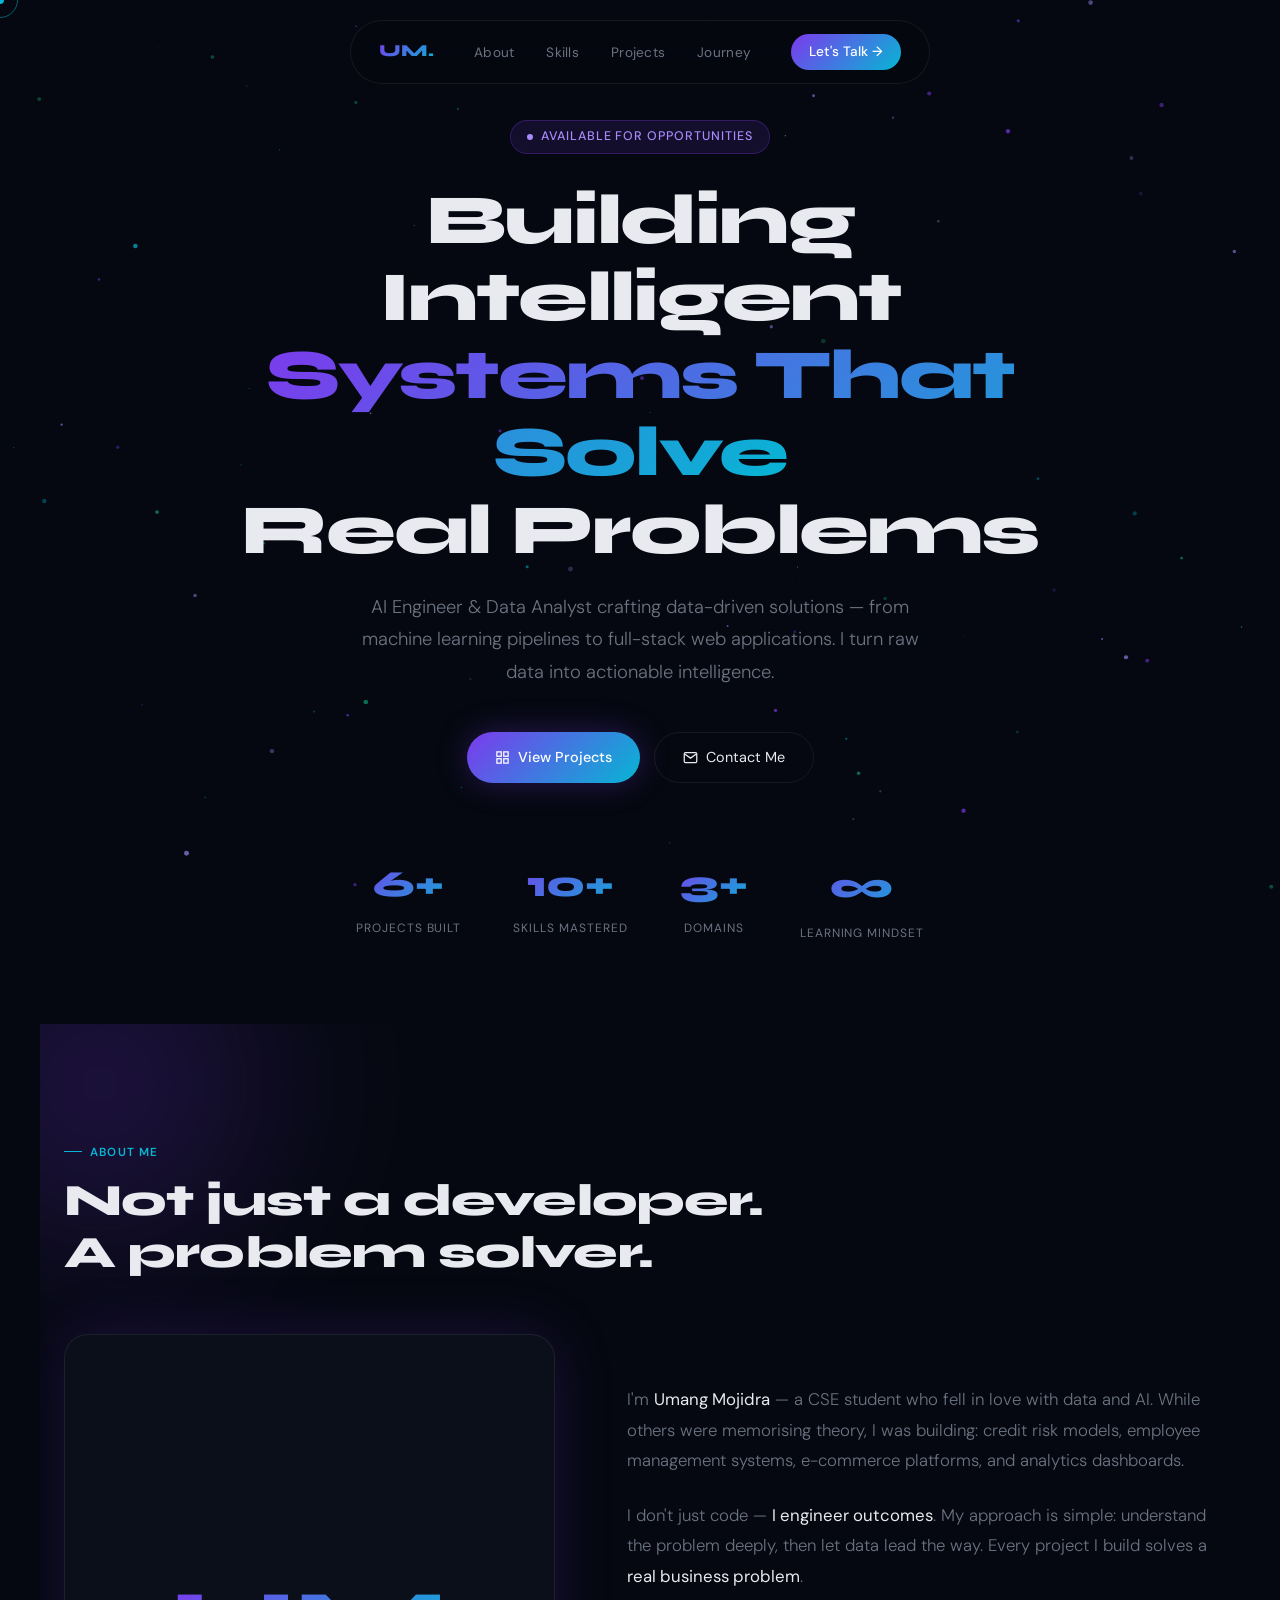
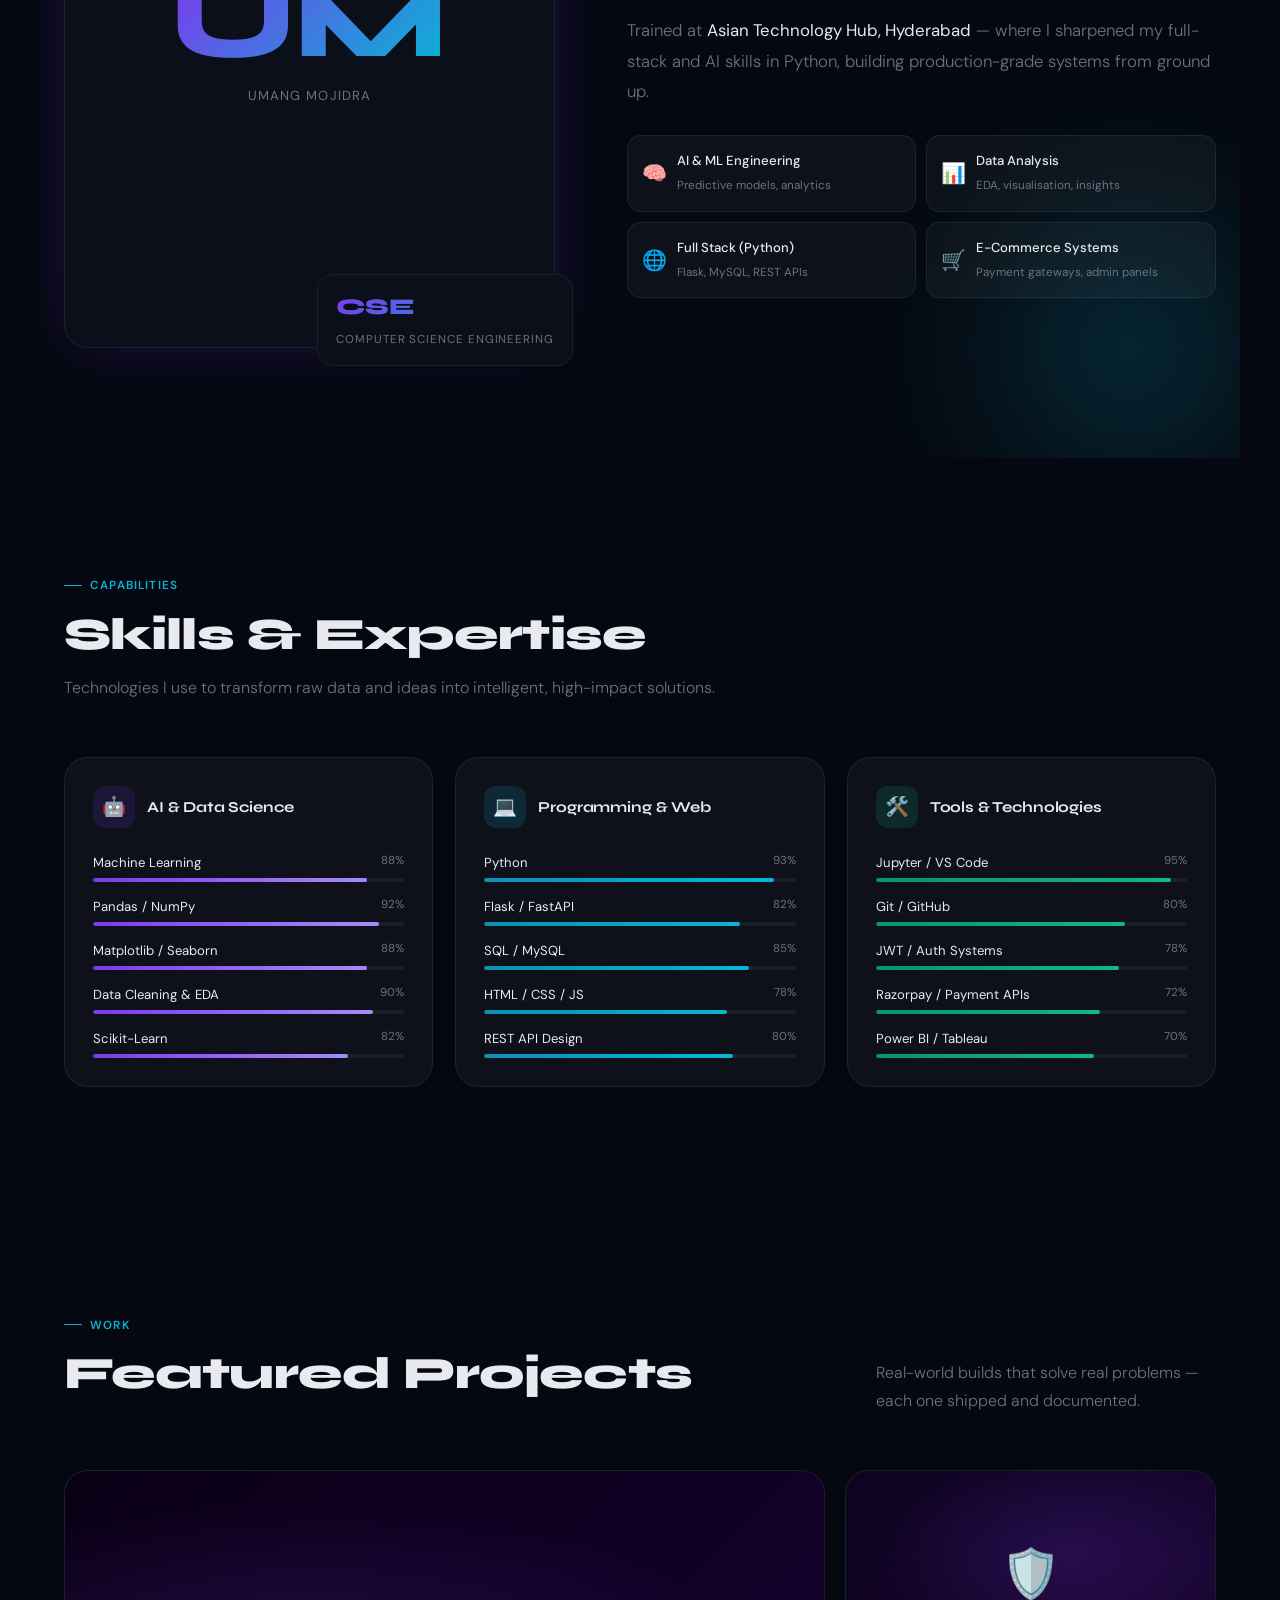
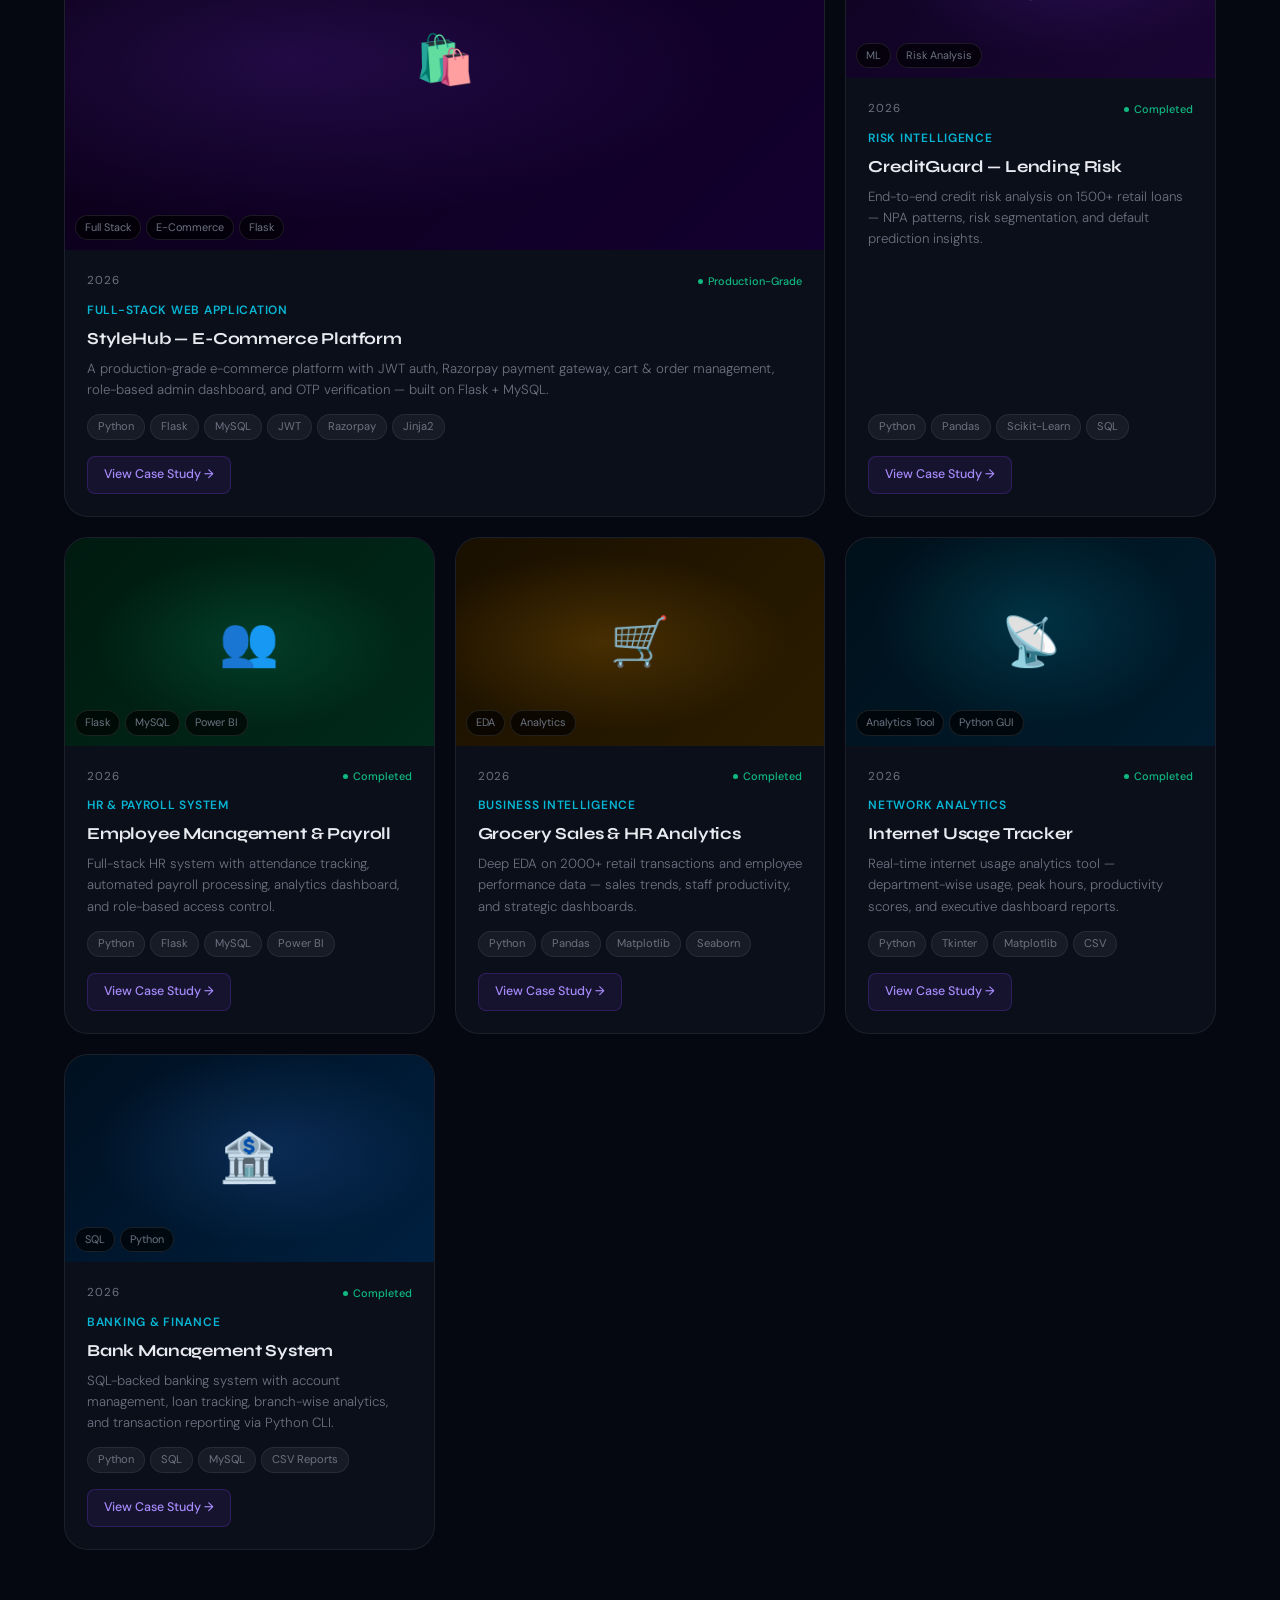
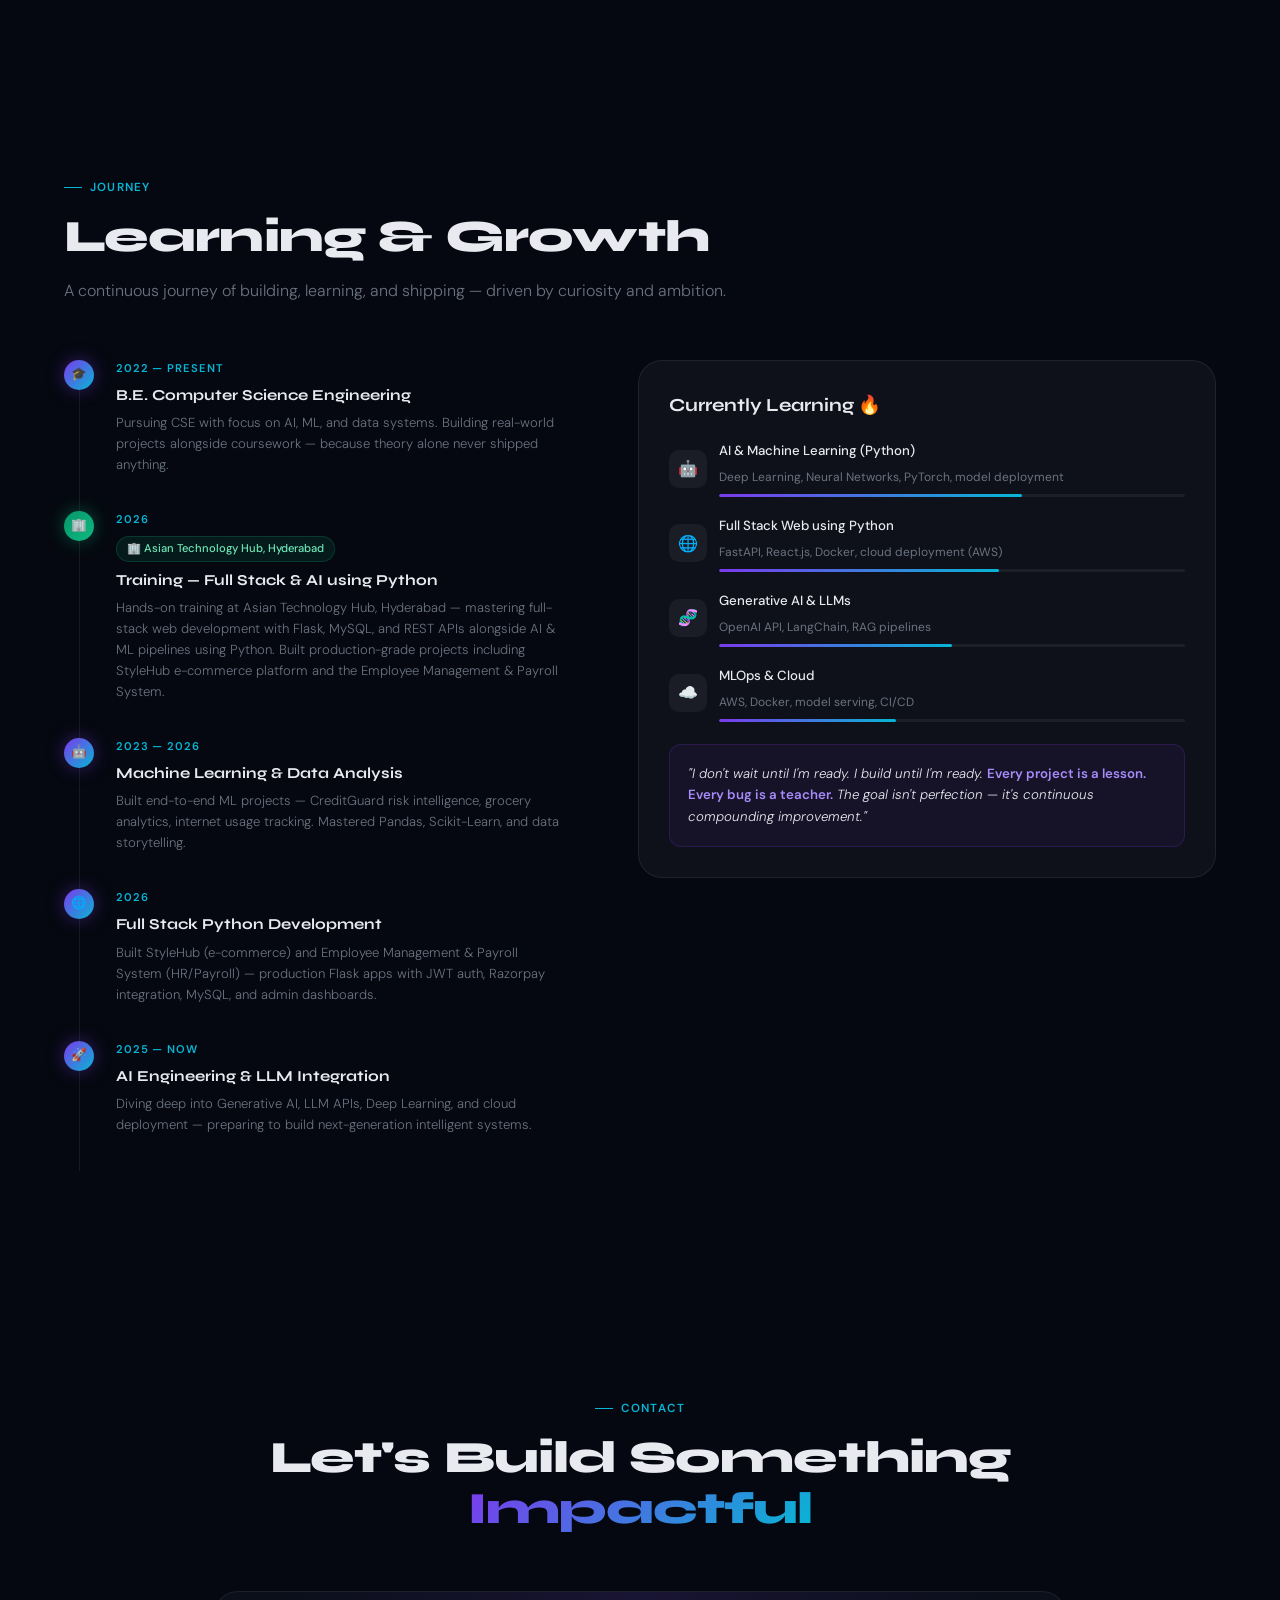
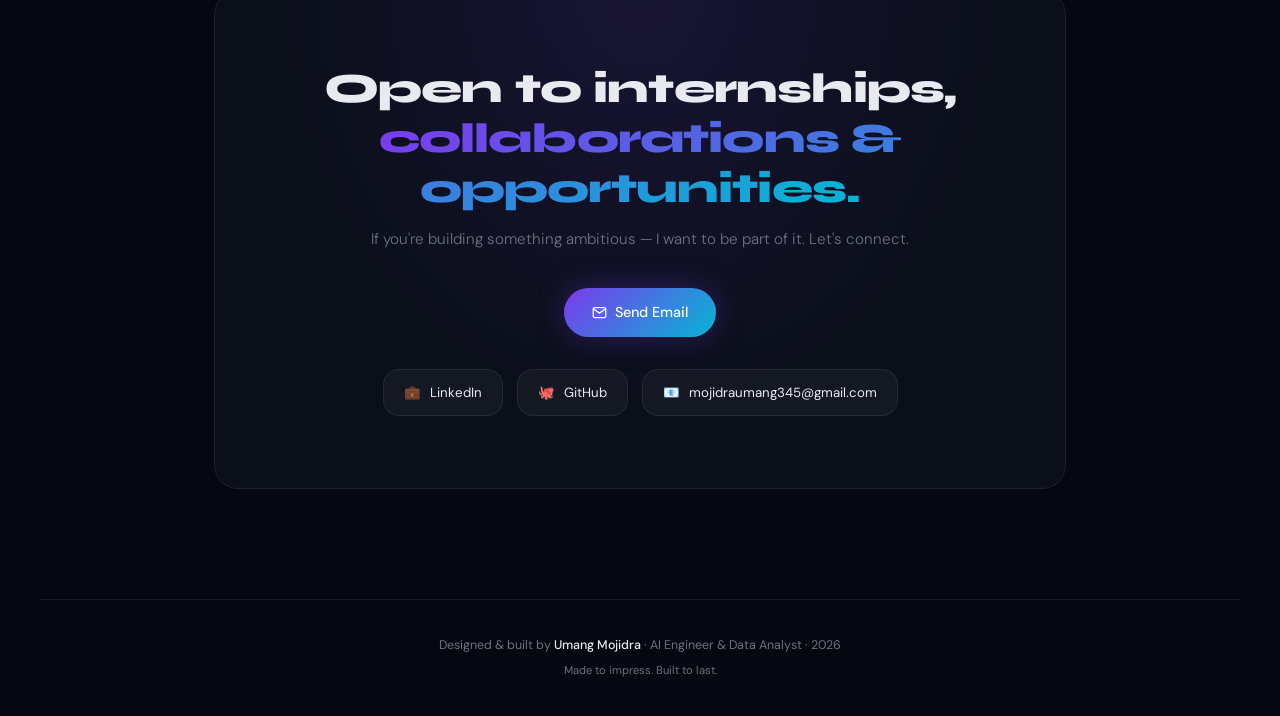
==== commit 8d578730: "responsive" ====
--- a/index.html
+++ b/index.html
@@ -220,7 +220,7 @@
 }
 .contact-box > * { position:relative; z-index:1; }
 .cta-headline {
-  font-family:var(--font-head); font-size:clamp(1.7rem,3.5vw,2.6rem);
+  font-family:var(--font-head); font-size:clamp(1.5rem,3.5vw,2.6rem);
   font-weight:800; letter-spacing:-.02em; line-height:1.2; margin-bottom:14px;
 }
 .cta-sub { color:var(--muted); font-size:.95rem; margin-bottom:36px; font-weight:300; }
@@ -291,7 +291,7 @@
       <div class="stat-item"><span class="stat-num counter" data-target="6">0</span><span class="stat-label">Projects Built</span></div>
       <div class="stat-item"><span class="stat-num counter" data-target="10">0</span><span class="stat-label">Skills Mastered</span></div>
       <div class="stat-item"><span class="stat-num counter" data-target="3">0</span><span class="stat-label">Domains</span></div>
-      <div class="stat-item"><span class="stat-num" style="font-size:2rem">∞</span><span class="stat-label">Learning Mindset</span></div>
+      <div class="stat-item"><span class="stat-num" style="font-size:2.5rem">∞</span><span class="stat-label">Learning Mindset</span></div>
     </div>
   </div>
   <!-- <div class="scroll-hint"><span>Scroll</span><div class="scroll-line"></div></div> -->
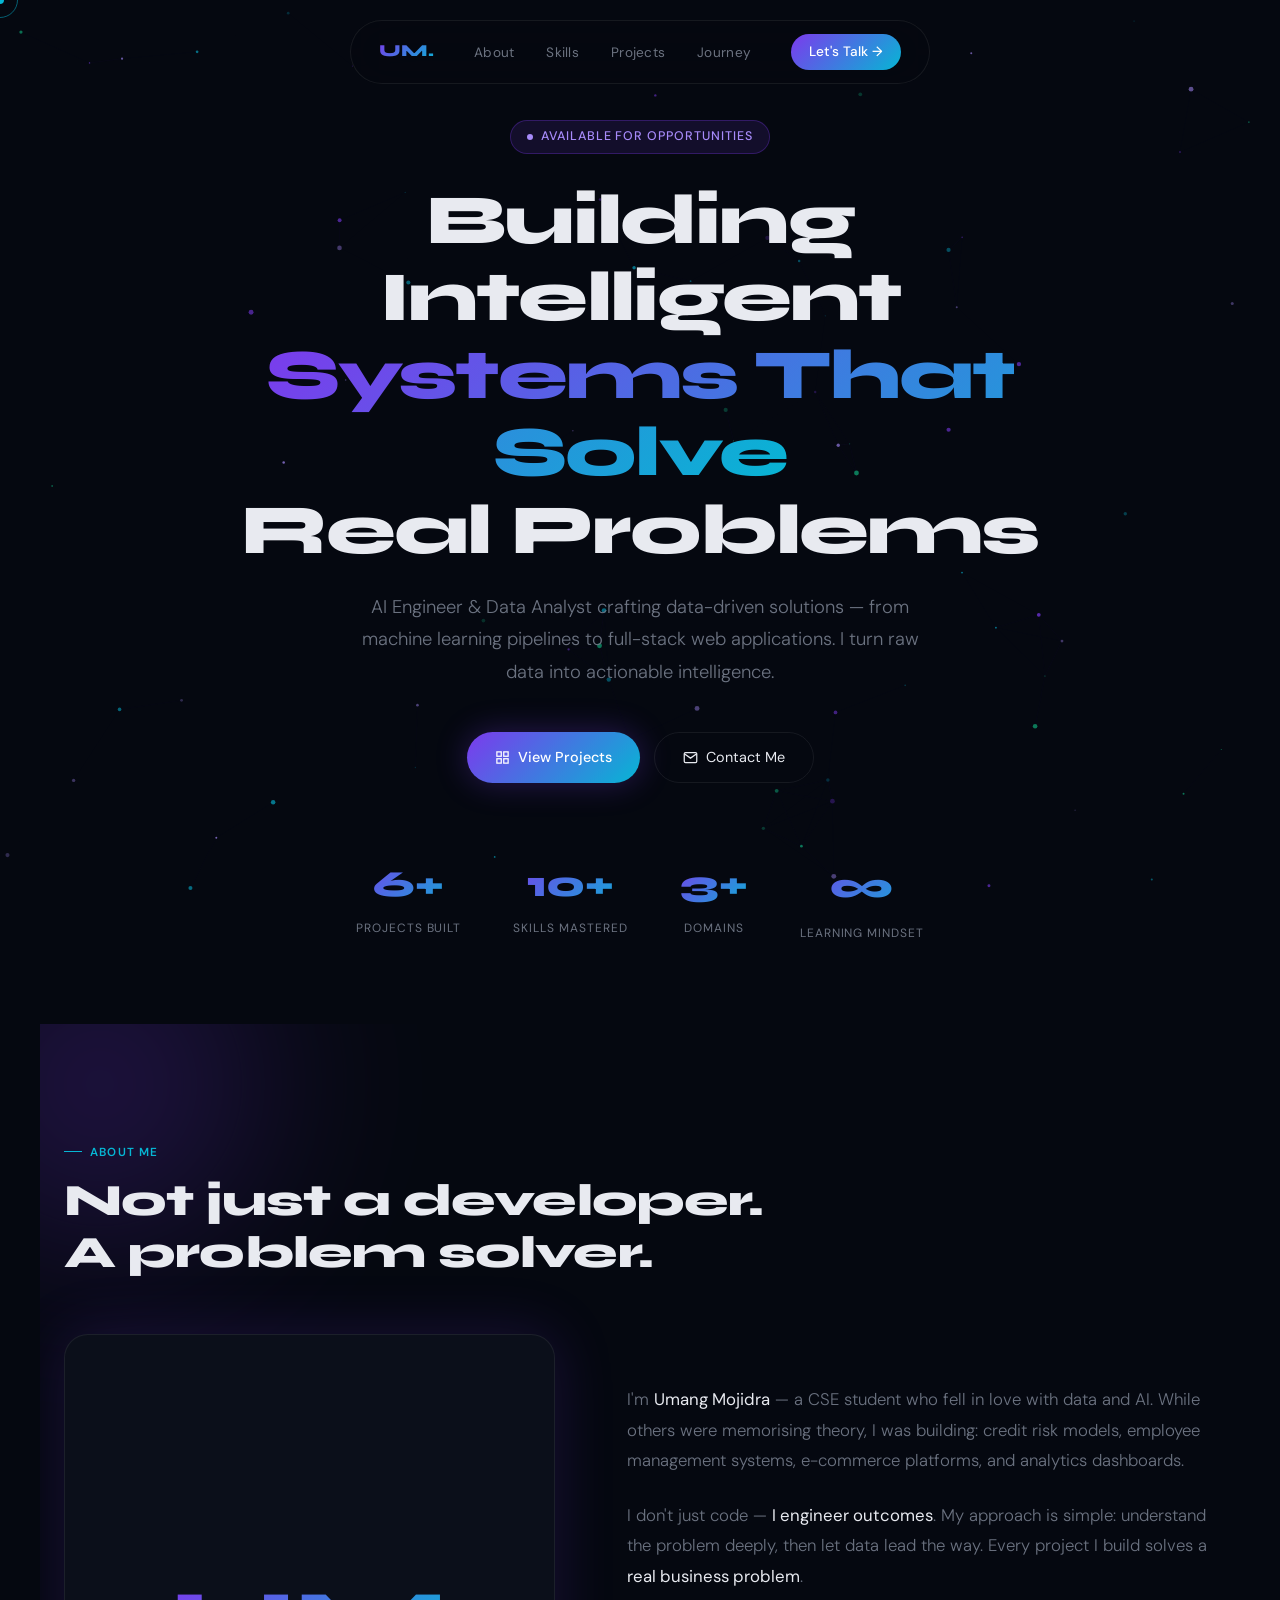
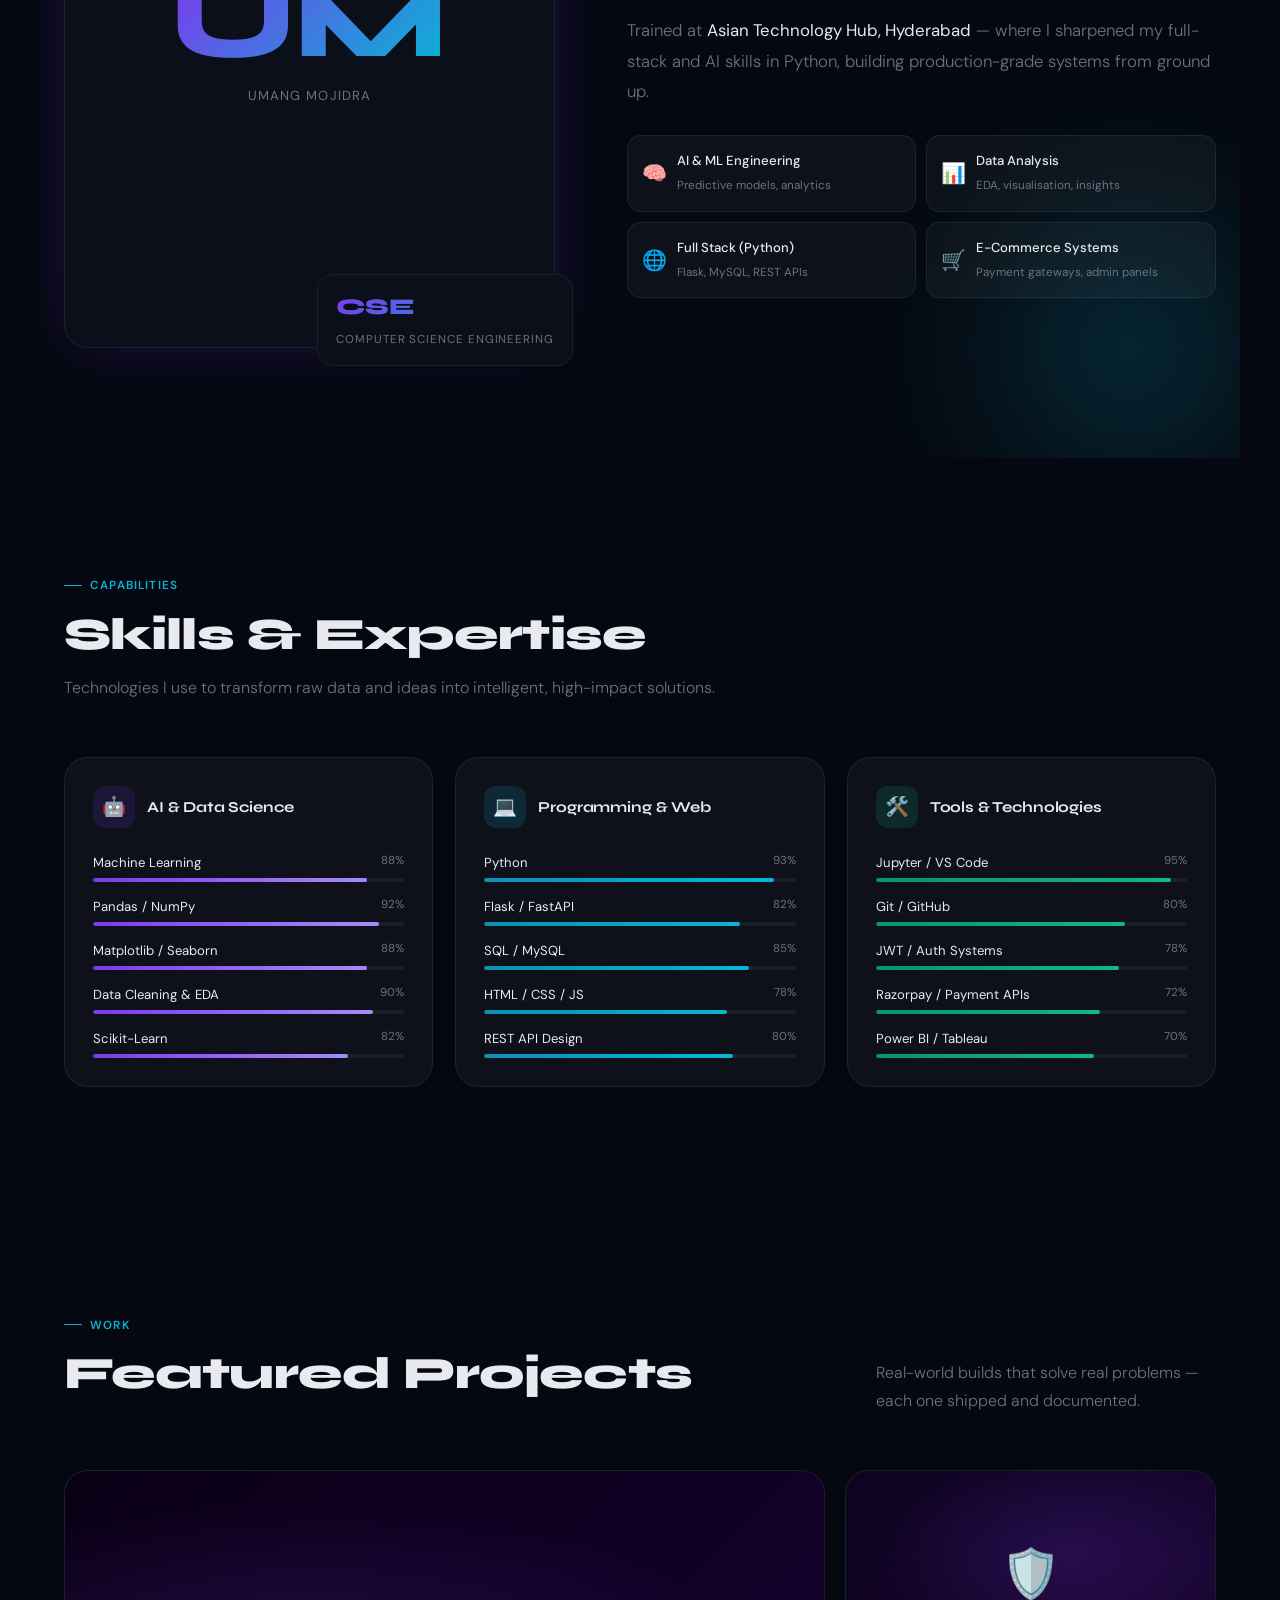
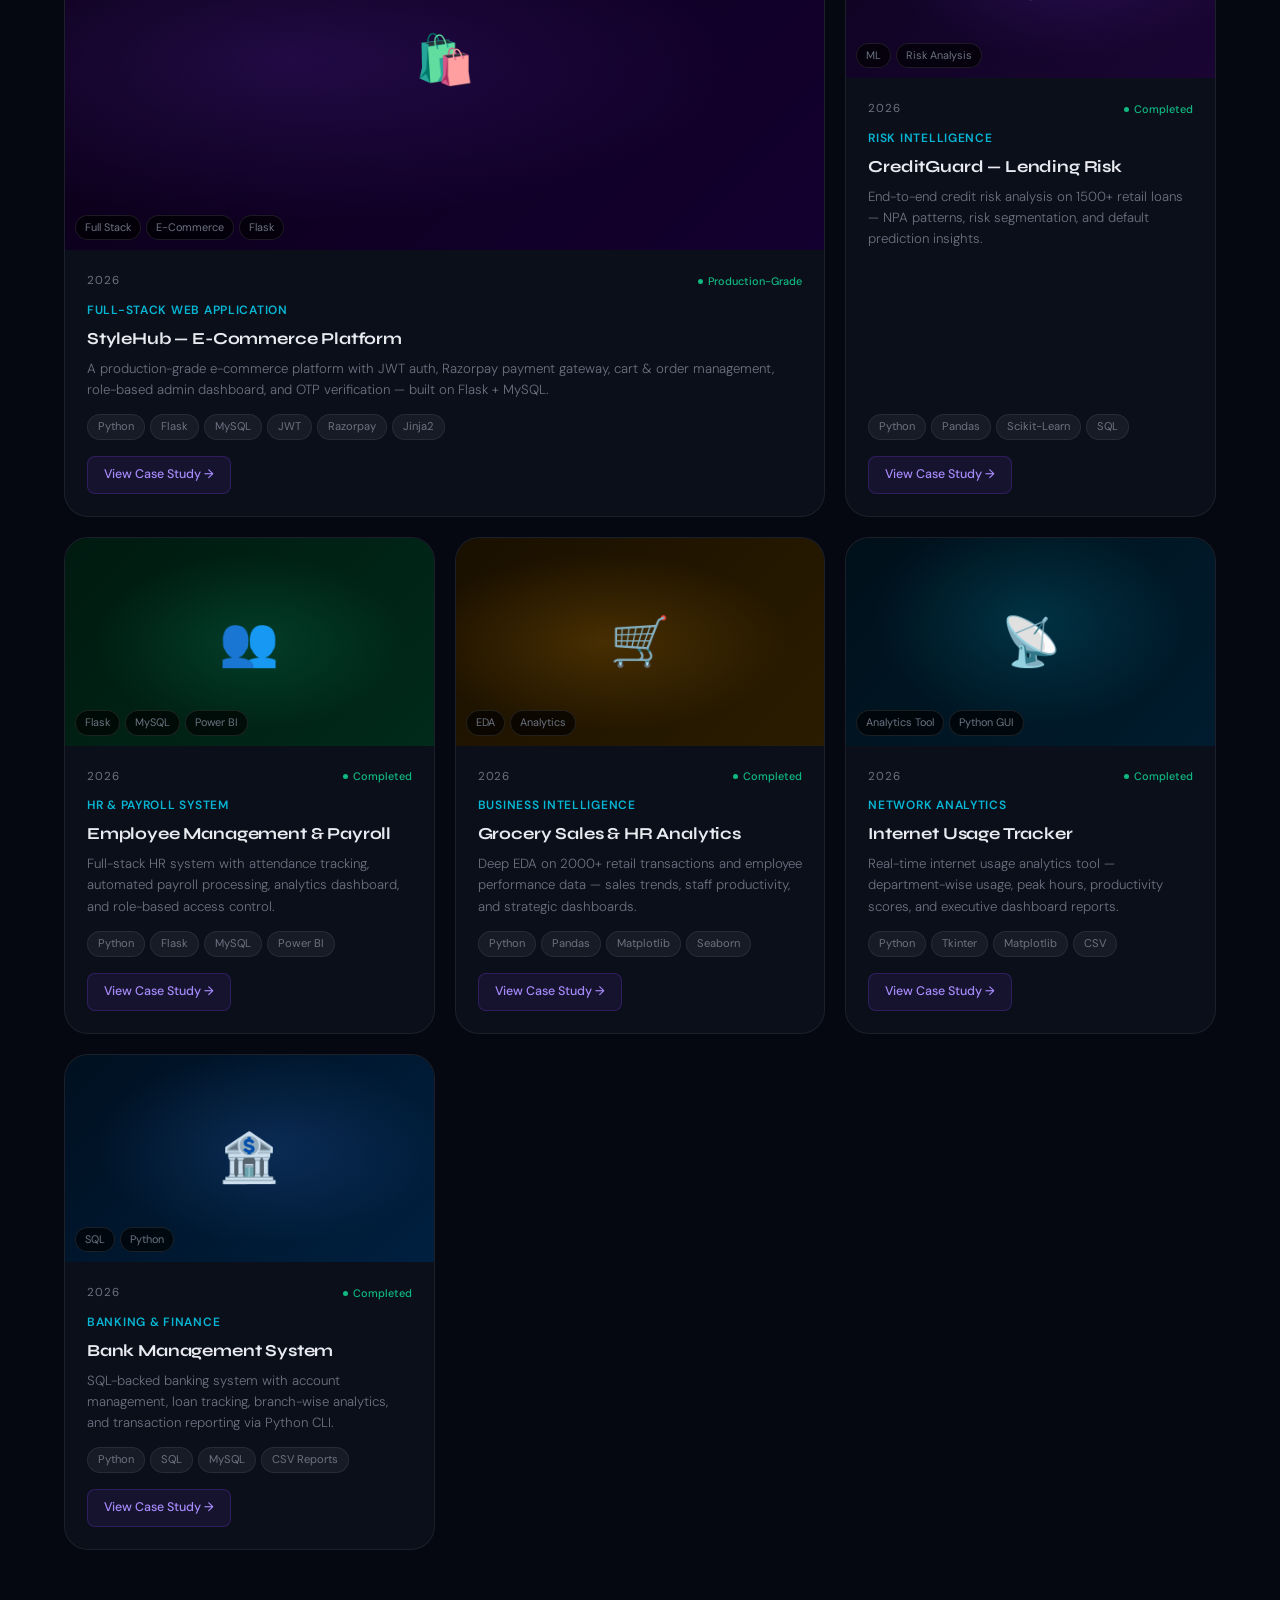
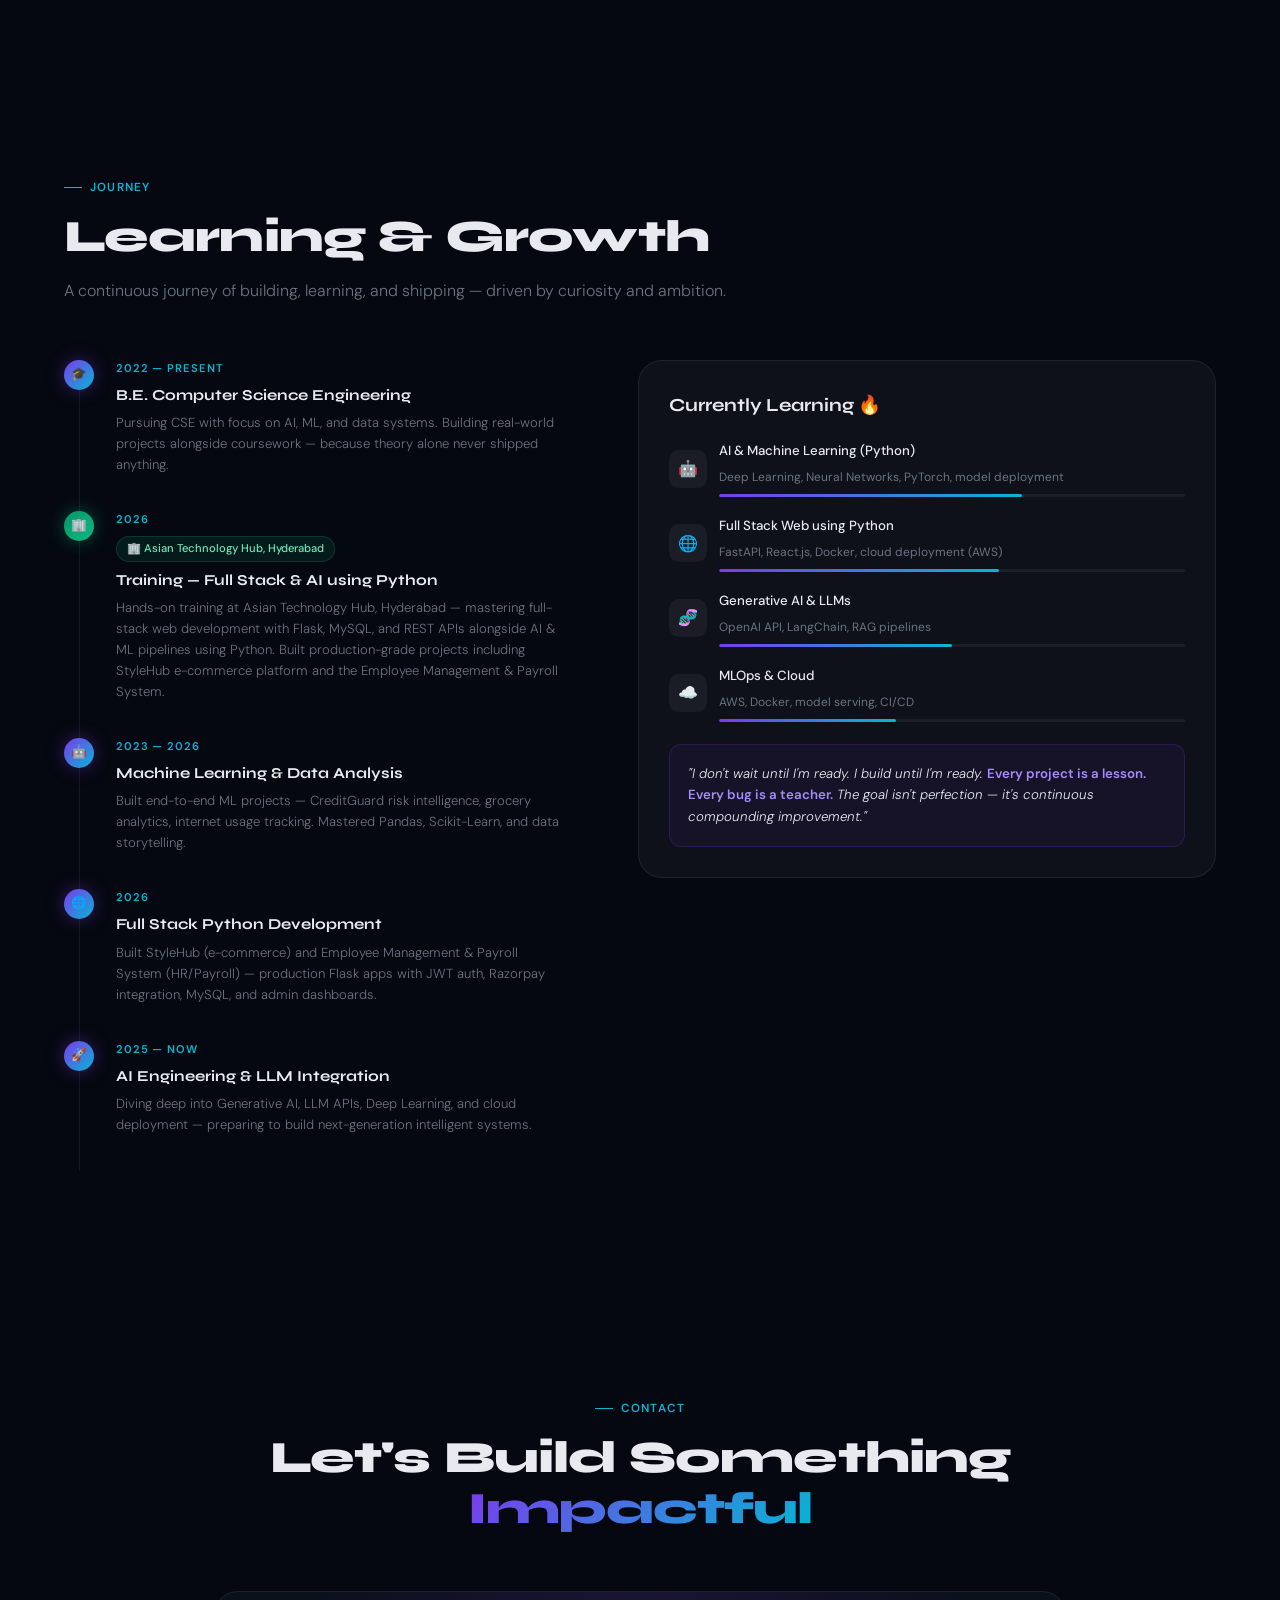
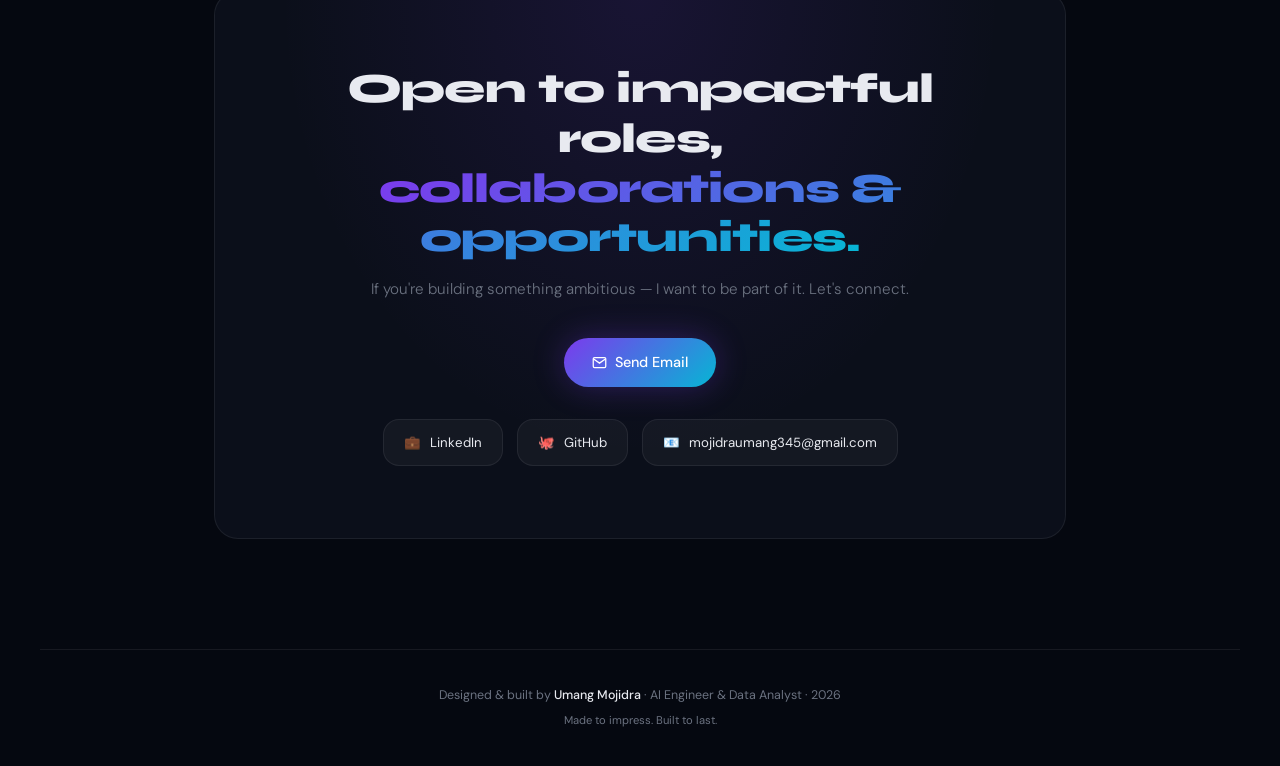
==== commit 47c7a574: "Updated portfolio CTA text (removed internships, improved professional tone)" ====
--- a/index.html
+++ b/index.html
@@ -581,7 +581,7 @@
   <div class="section-tag" style="justify-content:center;">Contact</div>
   <h2 class="section-title">Let's Build Something <span class="grad-text">Impactful</span></h2>
   <div class="contact-box reveal">
-    <h2 class="cta-headline">Open to internships,<br><span class="grad-text">collaborations & opportunities.</span></h2>
+    <h2 class="cta-headline">Open to impactful roles,<br><span class="grad-text">collaborations & opportunities.</span></h2>
     <p class="cta-sub">If you're building something ambitious — I want to be part of it. Let's connect.</p>
     <div style="display:flex;justify-content:center;gap:14px;flex-wrap:wrap;">
       <a href="mailto:umangmojidra@gmail.com" class="btn-primary">
